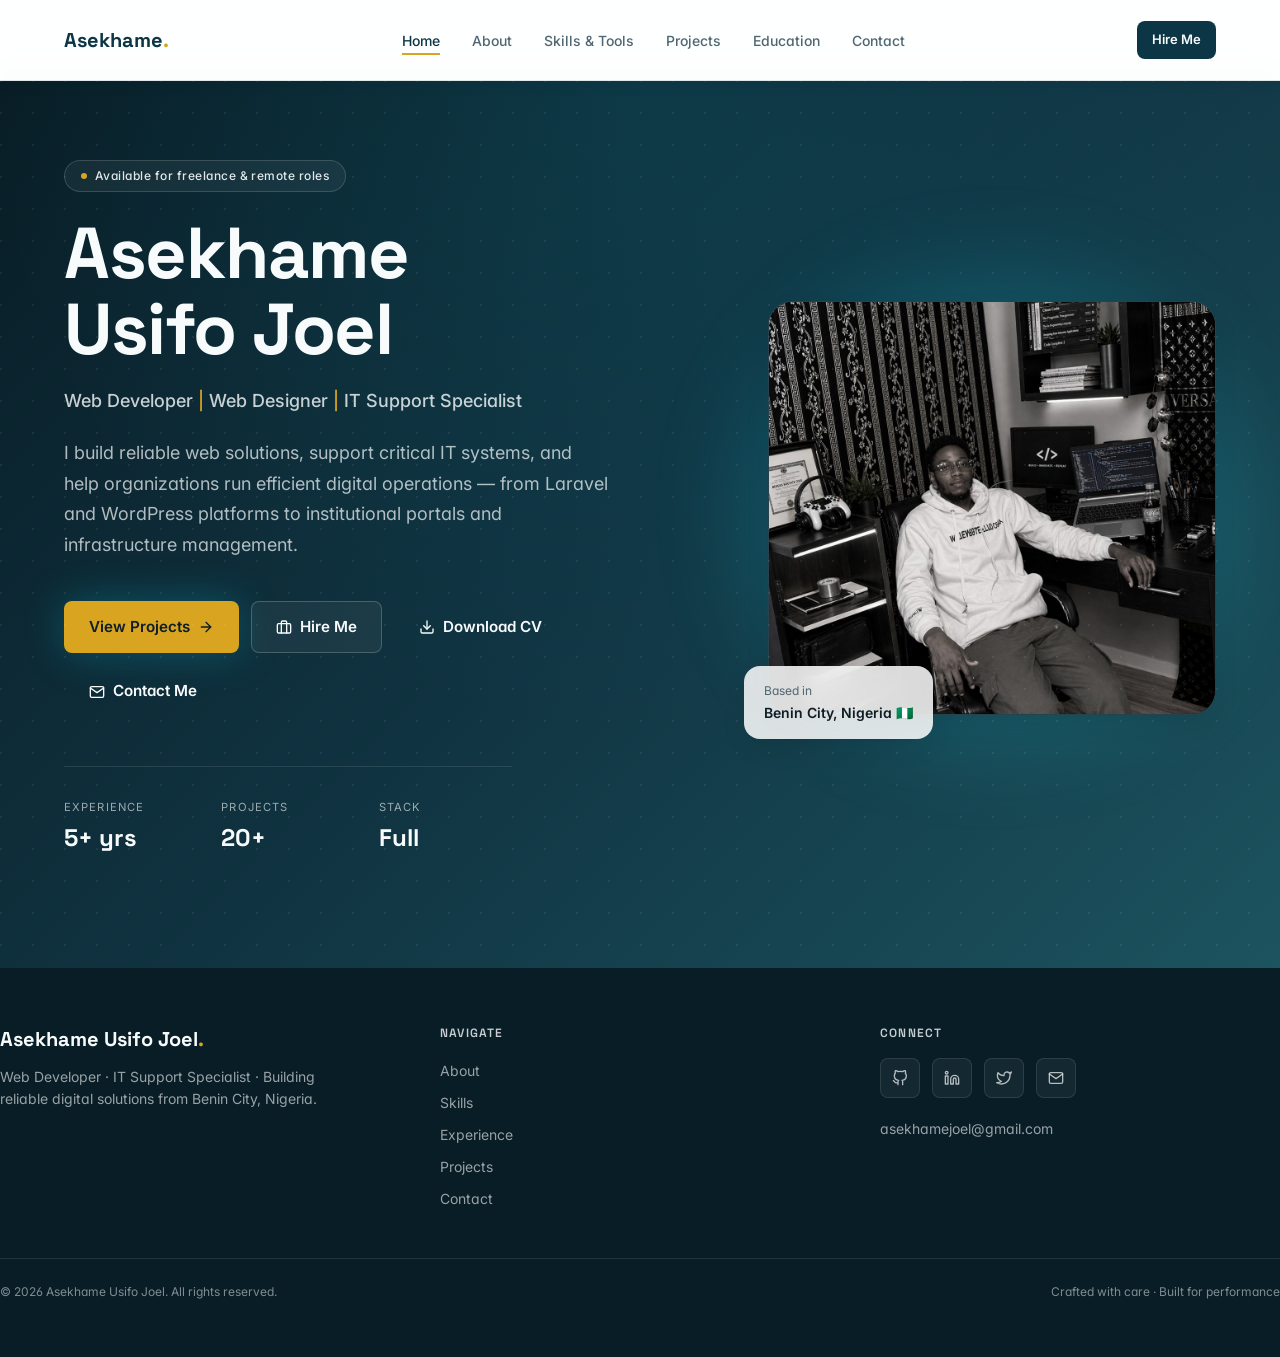
==== index.html @ f6d68a31 "feat: initialize personal portfolio website with core pages, styles, and assets" ====
<!DOCTYPE html>
<html lang="en">

<head>
  <meta charset="UTF-8" />
  <meta name="viewport" content="width=device-width, initial-scale=1.0" />
  <title>Asekhame Usifo Joel — Web Developer & IT Support Specialist</title>
  <meta name="description"
    content="Web Developer, Designer & IT Support Specialist in Benin City, Nigeria. Laravel, WordPress, IT operations." />
  <link rel="canonical" href="./index.html" />
  <link rel="stylesheet" href="css/styles.css" />
</head>

<body>
  <header class="navbar">
    <div class="container navbar__inner">
      <a href="index.html" class="navbar__brand">Asekhame<span class="dot">.</span></a>
      <nav>
        <ul class="navbar__links">
          <li><a href="index.html" class="is-active">Home</a></li>
          <li><a href="about.html" class="">About</a></li>
          <li><a href="skills.html" class="">Skills & Tools</a></li>
          <li><a href="projects.html" class="">Projects</a></li>
          <li><a href="education.html" class="">Education</a></li>
          <li><a href="contact.html" class="">Contact</a></li>
        </ul>
      </nav>
      <a href="contact.html" class="btn btn--primary btn--sm navbar__cta">Hire Me</a>
      <button class="navbar__toggle" data-nav-toggle aria-label="Toggle menu">
        <span data-icon-open><svg xmlns="http://www.w3.org/2000/svg" width="24" height="24" viewBox="0 0 24 24"
            fill="none" stroke="currentColor" stroke-width="2" stroke-linecap="round" stroke-linejoin="round">
            <line x1="4" y1="6" x2="20" y2="6" />
            <line x1="4" y1="12" x2="20" y2="12" />
            <line x1="4" y1="18" x2="20" y2="18" />
          </svg></span>
        <span data-icon-close style="display:none;"><svg xmlns="http://www.w3.org/2000/svg" width="24" height="24"
            viewBox="0 0 24 24" fill="none" stroke="currentColor" stroke-width="2" stroke-linecap="round"
            stroke-linejoin="round">
            <line x1="18" y1="6" x2="6" y2="18" />
            <line x1="6" y1="6" x2="18" y2="18" />
          </svg></span>
      </button>
    </div>
    <div class="navbar__mobile" data-nav-mobile>
      <div class="container">
        <ul>
          <li><a href="index.html" class="is-active">Home</a></li>
          <li><a href="about.html" class="">About</a></li>
          <li><a href="skills.html" class="">Skills</a></li>
          <li><a href="experience.html" class="">Experience</a></li>
          <li><a href="projects.html" class="">Projects</a></li>
          <li><a href="education.html" class="">Education</a></li>
          <li><a href="contact.html" class="">Contact</a></li>
          <li><a href="contact.html" class="btn btn--primary">Hire Me</a></li>
        </ul>
      </div>
    </div>
  </header>
  <main>
    <section class="hero">
      <div class="container hero__grid">
        <div class="animate-fade-up">
          <span class="hero__badge"><span class="dot"></span> Available for freelance &amp; remote roles</span>
          <h1>Asekhame<br />Usifo Joel</h1>
          <p class="hero__role">Web Developer <span class="sep">|</span> Web Designer <span class="sep">|</span> IT
            Support Specialist</p>
          <p class="hero__lead">I build reliable web solutions, support critical IT systems, and help organizations run
            efficient digital operations — from Laravel and WordPress platforms to institutional portals and
            infrastructure management.</p>
          <div class="hero__cta">
            <a href="projects.html" class="btn btn--accent btn--lg">View Projects <svg class="icon"
                xmlns="http://www.w3.org/2000/svg" viewBox="0 0 24 24" fill="none" stroke="currentColor"
                stroke-width="2" stroke-linecap="round" stroke-linejoin="round">
                <line x1="5" y1="12" x2="19" y2="12" />
                <polyline points="12 5 19 12 12 19" />
              </svg></a>
            <a href="contact.html" class="btn btn--outline btn--lg"><svg class="icon" xmlns="http://www.w3.org/2000/svg"
                viewBox="0 0 24 24" fill="none" stroke="currentColor" stroke-width="2" stroke-linecap="round"
                stroke-linejoin="round">
                <rect x="2" y="7" width="20" height="14" rx="2" />
                <path d="M16 21V5a2 2 0 0 0-2-2h-4a2 2 0 0 0-2 2v16" />
              </svg> Hire Me</a>
            <a href="assets/files/my-cv.pdf" download class="btn btn--ghost btn--lg">
              <svg class="icon" xmlns="http://www.w3.org/2000/svg" viewBox="0 0 24 24" fill="none" stroke="currentColor"
                stroke-width="2" stroke-linecap="round" stroke-linejoin="round">
                <path d="M21 15v4a2 2 0 0 1-2 2H5a2 2 0 0 1-2-2v-4" />
                <polyline points="7 10 12 15 17 10" />
                <line x1="12" y1="15" x2="12" y2="3" />
              </svg>
              Download CV
            </a>
            <a href="contact.html" class="btn btn--ghost btn--lg"><svg class="icon" xmlns="http://www.w3.org/2000/svg"
                viewBox="0 0 24 24" fill="none" stroke="currentColor" stroke-width="2" stroke-linecap="round"
                stroke-linejoin="round">
                <path d="M4 4h16c1.1 0 2 .9 2 2v12c0 1.1-.9 2-2 2H4c-1.1 0-2-.9-2-2V6c0-1.1.9-2 2-2z" />
                <polyline points="22,6 12,13 2,6" />
              </svg> Contact Me</a>
          </div>
          <dl class="hero__stats">
            <div>
              <dt>Experience</dt>
              <dd>5+ yrs</dd>
            </div>
            <div>
              <dt>Projects</dt>
              <dd>20+</dd>
            </div>
            <div>
              <dt>Stack</dt>
              <dd>Full</dd>
            </div>
          </dl>
        </div>
        <div class="hero__media animate-fade-in">
          <div class="hero__media-glow"></div>
          <div class="hero__portrait">
            <img src="assets/hero-portrait.jpg" alt="Asekhame Usifo Joel — Web Developer and IT Support Specialist"
              width="1024" height="1024" />
          </div>
          <div class="hero__location">
            <p>Based in</p>
            <p>Benin City, Nigeria 🇳🇬</p>
          </div>
        </div>
      </div>
    </section>
  </main>
  <footer class="footer">
    <div class="container footer__inner">
      <div class="footer__grid">
        <div>
          <p class="footer__brand">Asekhame Usifo Joel<span class="dot">.</span></p>
          <p class="footer__bio">Web Developer · IT Support Specialist · Building reliable digital solutions from Benin
            City, Nigeria.</p>
        </div>
        <div>
          <h4 class="footer__title">Navigate</h4>
          <ul class="footer__links">
            <li><a href="about.html">About</a></li>
            <li><a href="skills.html">Skills</a></li>
            <li><a href="experience.html">Experience</a></li>
            <li><a href="projects.html">Projects</a></li>
            <li><a href="contact.html">Contact</a></li>
          </ul>
        </div>
        <div>
          <h4 class="footer__title">Connect</h4>
          <div class="footer__socials">
            <a href="#" aria-label="GitHub"><svg xmlns="http://www.w3.org/2000/svg" width="16" height="16"
                viewBox="0 0 24 24" fill="none" stroke="currentColor" stroke-width="2" stroke-linecap="round"
                stroke-linejoin="round">
                <path
                  d="M9 19c-5 1.5-5-2.5-7-3m14 6v-3.87a3.37 3.37 0 0 0-.94-2.61c3.14-.35 6.44-1.54 6.44-7A5.44 5.44 0 0 0 20 4.77 5.07 5.07 0 0 0 19.91 1S18.73.65 16 2.48a13.38 13.38 0 0 0-7 0C6.27.65 5.09 1 5.09 1A5.07 5.07 0 0 0 5 4.77a5.44 5.44 0 0 0-1.5 3.78c0 5.42 3.3 6.61 6.44 7A3.37 3.37 0 0 0 9 18.13V22" />
              </svg></a>
            <a href="#" aria-label="LinkedIn"><svg xmlns="http://www.w3.org/2000/svg" width="16" height="16"
                viewBox="0 0 24 24" fill="none" stroke="currentColor" stroke-width="2" stroke-linecap="round"
                stroke-linejoin="round">
                <path d="M16 8a6 6 0 0 1 6 6v7h-4v-7a2 2 0 0 0-4 0v7h-4v-7a6 6 0 0 1 6-6z" />
                <rect x="2" y="9" width="4" height="12" />
                <circle cx="4" cy="4" r="2" />
              </svg></a>
            <a href="#" aria-label="Twitter"><svg xmlns="http://www.w3.org/2000/svg" width="16" height="16"
                viewBox="0 0 24 24" fill="none" stroke="currentColor" stroke-width="2" stroke-linecap="round"
                stroke-linejoin="round">
                <path
                  d="M23 3a10.9 10.9 0 0 1-3.14 1.53 4.48 4.48 0 0 0-7.86 3v1A10.66 10.66 0 0 1 3 4s-4 9 5 13a11.64 11.64 0 0 1-7 2c9 5 20 0 20-11.5a4.5 4.5 0 0 0-.08-.83A7.72 7.72 0 0 0 23 3z" />
              </svg></a>
            <a href="mailto:asekhamejoel@gmail.com" aria-label="Email"><svg xmlns="http://www.w3.org/2000/svg"
                width="16" height="16" viewBox="0 0 24 24" fill="none" stroke="currentColor" stroke-width="2"
                stroke-linecap="round" stroke-linejoin="round">
                <path d="M4 4h16c1.1 0 2 .9 2 2v12c0 1.1-.9 2-2 2H4c-1.1 0-2-.9-2-2V6c0-1.1.9-2 2-2z" />
                <polyline points="22,6 12,13 2,6" />
              </svg></a>
          </div>
          <p class="footer__email"><a href="mailto:asekhamejoel@gmail.com">asekhamejoel@gmail.com</a></p>
        </div>
      </div>
      <div class="footer__bottom">
        <p>© 2026 Asekhame Usifo Joel. All rights reserved.</p>
        <p>Crafted with care · Built for performance</p>
      </div>
    </div>
  </footer>
  <script src="js/main.js" defer></script>
</body>

</html>
---- css/styles.css ----
/* =========================================================
   Asekhame Usifo Joel — Portfolio (Pure HTML + CSS)
   Design: Deep Ocean Teal · Premium professional
   ========================================================= */

@import url('https://fonts.googleapis.com/css2?family=Inter:wght@300;400;500;600;700;800&family=Space+Grotesk:wght@500;600;700&display=swap');

:root {
  --background: hsl(195, 25%, 98%);
  --foreground: hsl(200, 50%, 10%);
  --card: hsl(0, 0%, 100%);
  --card-foreground: hsl(200, 50%, 10%);

  --primary: hsl(196, 70%, 16%);
  --primary-foreground: hsl(190, 40%, 98%);
  --primary-glow: hsl(187, 85%, 43%);

  --secondary: hsl(195, 25%, 94%);
  --muted: hsl(195, 22%, 93%);
  --muted-foreground: hsl(200, 18%, 38%);

  --accent: hsl(43, 74%, 49%);
  --accent-foreground: hsl(200, 50%, 10%);

  --border: hsl(195, 22%, 87%);
  --input: hsl(195, 22%, 90%);

  --navy-900: hsl(198, 65%, 9%);
  --navy-800: hsl(197, 60%, 14%);
  --navy-700: hsl(196, 50%, 20%);

  --gradient-hero: linear-gradient(135deg, hsl(198,65%,9%) 0%, hsl(197,60%,16%) 50%, hsl(190,55%,24%) 100%);
  --gradient-accent: linear-gradient(135deg, hsl(187,85%,43%), hsl(184,78%,55%));
  --gradient-card: linear-gradient(145deg, hsl(0,0%,100%), hsl(195,25%,97%));
  --gradient-glow: radial-gradient(circle at 50% 0%, hsla(187,85%,43%,0.18), transparent 60%);

  --shadow-soft: 0 4px 14px -2px hsla(198,65%,9%,0.08);
  --shadow-elegant: 0 10px 30px -10px hsla(198,65%,9%,0.22);
  --shadow-glow: 0 0 40px hsla(187,85%,43%,0.3);

  --radius: 0.75rem;
  --transition: all 0.3s cubic-bezier(0.4,0,0.2,1);
}

/* ---------- Reset ---------- */
*, *::before, *::after { box-sizing: border-box; }
* { margin: 0; padding: 0; border: 0 solid var(--border); }
html { scroll-behavior: smooth; -webkit-text-size-adjust: 100%; }
body {
  font-family: 'Inter', system-ui, -apple-system, sans-serif;
  background: var(--background);
  color: var(--foreground);
  line-height: 1.5;
  -webkit-font-smoothing: antialiased;
  font-feature-settings: "cv02","cv03","cv04","cv11";
  min-height: 100vh;
  display: flex;
  flex-direction: column;
}
main { flex: 1; padding-top: 64px; }
@media (min-width: 768px) { main { padding-top: 80px; } }

img { max-width: 100%; height: auto; display: block; }
a { color: inherit; text-decoration: none; }
button { font: inherit; cursor: pointer; background: none; }
ul { list-style: none; }
h1,h2,h3,h4,h5,h6 {
  font-family: 'Space Grotesk', system-ui, sans-serif;
  letter-spacing: -0.02em;
  color: var(--foreground);
}
::selection { background: hsla(196,70%,16%,0.2); color: var(--primary); }

/* ---------- Layout helpers ---------- */
.container {
  width: 100%;
  max-width: 80rem;
  margin: 0 auto;
  padding: 0 1.5rem;
}
@media (min-width: 768px) { .container { padding: 0 2.5rem; } }
@media (min-width: 1024px) { .container { padding: 0 4rem; } }

.section { padding: 5rem 0; }
@media (min-width: 768px) { .section { padding: 7rem 0; } }
.section--alt { background: hsla(195,25%,94%,0.4); }

/* ---------- Navbar ---------- */
.navbar {
  position: fixed;
  inset: 0 0 auto 0;
  z-index: 50;
  background: hsla(0,0%,100%,0.85);
  backdrop-filter: blur(12px);
  -webkit-backdrop-filter: blur(12px);
  border-bottom: 1px solid hsla(195,22%,87%,0.5);
  box-shadow: var(--shadow-soft);
  transition: var(--transition);
}
.navbar__inner {
  display: flex;
  align-items: center;
  justify-content: space-between;
  height: 64px;
}
@media (min-width: 768px) { .navbar__inner { height: 80px; } }
.navbar__brand {
  font-family: 'Space Grotesk', sans-serif;
  font-weight: 700;
  font-size: 1.125rem;
  color: var(--primary);
}
.navbar__brand .dot { color: var(--accent); }
@media (min-width: 768px) { .navbar__brand { font-size: 1.25rem; } }

.navbar__links { display: none; align-items: center; gap: 2rem; }
@media (min-width: 1024px) { .navbar__links { display: flex; } }
.navbar__links a {
  font-size: 0.875rem;
  font-weight: 500;
  color: var(--muted-foreground);
  position: relative;
  transition: color 0.2s;
}
.navbar__links a::after {
  content: "";
  position: absolute;
  left: 0; bottom: -6px;
  height: 2px; width: 0;
  background: var(--accent);
  transition: width 0.3s;
}
.navbar__links a:hover { color: var(--primary); }
.navbar__links a:hover::after,
.navbar__links a.is-active::after { width: 100%; }
.navbar__links a.is-active { color: var(--primary); }

.navbar__cta { display: none; }
@media (min-width: 1024px) { .navbar__cta { display: inline-flex; } }

.navbar__toggle {
  display: inline-flex;
  align-items: center;
  justify-content: center;
  padding: 0.5rem;
  color: var(--primary);
  border-radius: 0.5rem;
}
@media (min-width: 1024px) { .navbar__toggle { display: none; } }

.navbar__mobile {
  display: none;
  border-top: 1px solid hsla(195,22%,87%,0.5);
  background: hsla(0,0%,100%,0.95);
  backdrop-filter: blur(12px);
  animation: fadeIn 0.3s ease-out both;
}
.navbar__mobile.is-open { display: block; }
.navbar__mobile ul {
  display: flex;
  flex-direction: column;
  gap: 0.25rem;
  padding: 1rem 0;
}
.navbar__mobile a {
  display: block;
  padding: 0.75rem 0.5rem;
  font-size: 0.875rem;
  font-weight: 500;
  color: var(--foreground);
  border-radius: 0.5rem;
}
.navbar__mobile a:hover,
.navbar__mobile a.is-active { color: var(--accent); }
.navbar__mobile .btn { width: 100%; margin-top: 0.5rem; }

/* ---------- Buttons ---------- */
.btn {
  display: inline-flex;
  align-items: center;
  justify-content: center;
  gap: 0.5rem;
  font-weight: 600;
  font-size: 0.875rem;
  padding: 0.625rem 1.125rem;
  border-radius: 0.5rem;
  transition: var(--transition);
  white-space: nowrap;
  border: 1px solid transparent;
  cursor: pointer;
}
.btn--lg { padding: 0.875rem 1.5rem; font-size: 0.95rem; }
.btn--sm { padding: 0.5rem 0.875rem; font-size: 0.8125rem; }
.btn--primary { background: var(--primary); color: var(--primary-foreground); }
.btn--primary:hover { background: hsla(196,70%,16%,0.9); transform: translateY(-1px); }
.btn--accent {
  background: var(--accent);
  color: var(--accent-foreground);
  box-shadow: var(--shadow-glow);
}
.btn--accent:hover { background: hsla(43,74%,49%,0.9); transform: translateY(-1px); }
.btn--outline {
  border-color: hsla(255,255%,255%,0.2);
  background: hsla(255,255%,255%,0.05);
  color: var(--primary-foreground);
}
.btn--outline:hover { background: hsla(255,255%,255%,0.12); }
.btn--ghost { color: var(--primary-foreground); }
.btn--ghost:hover { background: hsla(255,255%,255%,0.1); }
.btn .icon { width: 1rem; height: 1rem; }

/* ---------- Section heading ---------- */
.section-heading {
  max-width: 42rem;
  margin: 0 auto;
  text-align: center;
}
.section-heading.left { margin: 0; text-align: left; }
.eyebrow {
  display: inline-block;
  font-size: 0.75rem;
  font-weight: 600;
  text-transform: uppercase;
  letter-spacing: 0.2em;
  color: var(--accent);
}
.section-heading h2 {
  margin-top: 0.75rem;
  font-size: 1.875rem;
  font-weight: 700;
  line-height: 1.15;
}
@media (min-width: 768px) { .section-heading h2 { font-size: 2.5rem; } }
@media (min-width: 1024px) { .section-heading h2 { font-size: 3rem; } }
.section-heading p {
  margin-top: 1rem;
  font-size: 1rem;
  color: var(--muted-foreground);
  line-height: 1.7;
}
@media (min-width: 768px) { .section-heading p { font-size: 1.125rem; } }

/* ---------- Hero ---------- */
.hero {
  position: relative;
  overflow: hidden;
  background: var(--gradient-hero);
  color: var(--primary-foreground);
  padding: 3rem 0 5rem;
}
@media (min-width: 768px) { .hero { padding: 5rem 0 7rem; } }
.hero::before {
  content: "";
  position: absolute; inset: 0;
  background: var(--gradient-glow);
  opacity: 0.6;
  pointer-events: none;
}
.hero::after {
  content: "";
  position: absolute; inset: 0;
  background-image: radial-gradient(circle at 1px 1px, white 1px, transparent 0);
  background-size: 32px 32px;
  opacity: 0.07;
  pointer-events: none;
}
.hero__grid {
  position: relative;
  display: grid;
  grid-template-columns: 1fr;
  gap: 3rem;
  align-items: center;
}
@media (min-width: 1024px) {
  .hero__grid { grid-template-columns: 1fr 1fr; gap: 4rem; }
}
.hero__badge {
  display: inline-flex;
  align-items: center;
  gap: 0.5rem;
  padding: 0.375rem 1rem;
  font-size: 0.75rem;
  font-weight: 500;
  letter-spacing: 0.04em;
  border-radius: 9999px;
  border: 1px solid hsla(0,0%,100%,0.15);
  background: hsla(0,0%,100%,0.05);
  color: hsla(190,40%,98%,0.9);
}
.hero__badge .dot {
  width: 6px; height: 6px;
  border-radius: 9999px;
  background: var(--accent);
  animation: pulse 2s ease-in-out infinite;
}
.hero h1 {
  margin-top: 1.5rem;
  font-family: 'Space Grotesk', sans-serif;
  font-size: 2.25rem;
  font-weight: 700;
  line-height: 1.05;
  color: var(--primary-foreground);
}
@media (min-width: 640px) { .hero h1 { font-size: 3rem; } }
@media (min-width: 1024px) { .hero h1 { font-size: 3.75rem; } }
@media (min-width: 1280px) { .hero h1 { font-size: 4.5rem; } }
.hero__role {
  margin-top: 1.25rem;
  font-size: 1rem;
  font-weight: 500;
  color: hsla(190,40%,98%,0.8);
}
@media (min-width: 768px) { .hero__role { font-size: 1.125rem; } }
.hero__role .sep { color: var(--accent); }
.hero__lead {
  margin-top: 1.5rem;
  max-width: 36rem;
  font-size: 1rem;
  line-height: 1.7;
  color: hsla(190,40%,98%,0.7);
}
@media (min-width: 768px) { .hero__lead { font-size: 1.125rem; } }
.hero__cta {
  margin-top: 2.5rem;
  display: flex;
  flex-wrap: wrap;
  gap: 0.75rem;
}
.hero__stats {
  margin-top: 3rem;
  display: grid;
  grid-template-columns: repeat(3, 1fr);
  gap: 1.5rem;
  max-width: 28rem;
  border-top: 1px solid hsla(255,255%,255%,0.1);
  padding-top: 2rem;
}
.hero__stats dt {
  font-size: 0.7rem;
  text-transform: uppercase;
  letter-spacing: 0.1em;
  color: hsla(190,40%,98%,0.6);
}
.hero__stats dd {
  margin-top: 0.25rem;
  font-family: 'Space Grotesk', sans-serif;
  font-size: 1.5rem;
  font-weight: 700;
}
.hero__media { position: relative; justify-self: center; }
@media (min-width: 1024px) { .hero__media { justify-self: end; } }
.hero__media-glow {
  position: absolute;
  inset: -1.5rem;
  background: var(--gradient-accent);
  opacity: 0.2;
  filter: blur(48px);
  border-radius: 9999px;
  pointer-events: none;
}
.hero__portrait {
  position: relative;
  border-radius: 1.5rem;
  overflow: hidden;
  border: 1px solid hsla(255,255%,255%,0.1);
  box-shadow: var(--shadow-elegant);
  background: var(--navy-800);
  max-width: 28rem;
}
.hero__location {
  display: none;
  position: absolute;
  bottom: -1.5rem;
  left: -1.5rem;
  background: hsla(0,0%,100%,0.85);
  backdrop-filter: blur(12px);
  border-radius: 1rem;
  padding: 1rem 1.25rem;
  box-shadow: var(--shadow-elegant);
}
@media (min-width: 768px) { .hero__location { display: block; } }
.hero__location p:first-child { font-size: 0.75rem; color: var(--muted-foreground); }
.hero__location p:last-child { margin-top: 0.125rem; font-size: 0.875rem; font-weight: 600; color: var(--foreground); }

/* ---------- About ---------- */
.about__grid {
  margin-top: 3.5rem;
  display: grid;
  grid-template-columns: 1fr;
  gap: 2.5rem;
  align-items: start;
}
@media (min-width: 1024px) { .about__grid { grid-template-columns: 3fr 2fr; gap: 3.5rem; } }
.about__copy p {
  font-size: 1rem;
  line-height: 1.75;
  color: var(--muted-foreground);
  margin-bottom: 1.25rem;
}
@media (min-width: 768px) { .about__copy p { font-size: 1.0625rem; } }
.about__copy strong { color: var(--foreground); font-weight: 600; }
.about__values {
  display: grid;
  grid-template-columns: 1fr;
  gap: 0.75rem;
  padding-top: 1rem;
}
@media (min-width: 640px) { .about__values { grid-template-columns: 1fr 1fr; } }
.about__values li {
  display: flex;
  align-items: flex-start;
  gap: 0.75rem;
  font-size: 0.95rem;
  color: hsla(200,50%,10%,0.8);
}
.about__values .check {
  width: 1.25rem; height: 1.25rem;
  flex-shrink: 0;
  color: var(--accent);
  margin-top: 0.125rem;
}
.about__cards { display: flex; flex-direction: column; gap: 1rem; }
.highlight-card {
  background: var(--gradient-card);
  border: 1px solid var(--border);
  border-radius: 1rem;
  padding: 1.5rem;
  box-shadow: var(--shadow-soft);
  transition: var(--transition);
}
.highlight-card:hover { transform: translateY(-4px); box-shadow: var(--shadow-elegant); }
.highlight-card__head {
  display: flex; align-items: center; gap: 1rem;
}
.highlight-card__icon {
  width: 3rem; height: 3rem;
  border-radius: 0.75rem;
  background: var(--primary);
  color: var(--primary-foreground);
  display: inline-flex;
  align-items: center; justify-content: center;
  box-shadow: var(--shadow-soft);
  flex-shrink: 0;
}
.highlight-card h3 { font-size: 1.0625rem; font-weight: 600; }
.highlight-card p { margin-top: 0.75rem; font-size: 0.875rem; color: var(--muted-foreground); }

/* ---------- Skills / Experience grid ---------- */
.card-grid {
  margin-top: 3.5rem;
  display: grid;
  grid-template-columns: 1fr;
  gap: 1.25rem;
}
@media (min-width: 640px) { .card-grid { grid-template-columns: 1fr 1fr; } }
@media (min-width: 1024px) { .card-grid { grid-template-columns: repeat(3, 1fr); } }
.card-grid--5 { gap: 1.25rem; }
@media (min-width: 1280px) { .card-grid--5 { grid-template-columns: repeat(5, 1fr); } }

.tile {
  background: var(--card);
  border: 1px solid var(--border);
  border-radius: 1rem;
  padding: 1.5rem;
  box-shadow: var(--shadow-soft);
  transition: var(--transition);
  display: flex;
  flex-direction: column;
}
.tile:hover { transform: translateY(-4px); box-shadow: var(--shadow-elegant); }
.tile__icon {
  width: 2.75rem; height: 2.75rem;
  border-radius: 0.75rem;
  background: hsla(196,70%,16%,0.05);
  color: var(--primary);
  display: inline-flex;
  align-items: center; justify-content: center;
  transition: var(--transition);
}
.tile:hover .tile__icon { background: var(--primary); color: var(--primary-foreground); }
.tile h3 {
  margin-top: 1.25rem;
  font-size: 1rem;
  font-weight: 600;
  line-height: 1.35;
}
.tile p {
  margin-top: 0.5rem;
  font-size: 0.875rem;
  color: var(--muted-foreground);
  line-height: 1.6;
}
.tile__period {
  margin-top: 1.25rem;
  display: block;
  font-size: 0.7rem;
  font-weight: 600;
  text-transform: uppercase;
  letter-spacing: 0.1em;
  color: var(--accent);
}
.tile__company {
  margin-top: 0.25rem;
  font-size: 0.875rem;
  font-weight: 500;
  color: var(--primary);
}

/* ---------- Projects ---------- */
.project-card {
  background: var(--card);
  border: 1px solid var(--border);
  border-radius: 1rem;
  overflow: hidden;
  box-shadow: var(--shadow-soft);
  transition: var(--transition);
  display: flex;
  flex-direction: column;
}
.project-card:hover { transform: translateY(-4px); box-shadow: var(--shadow-elegant); }
.project-card__media {
  position: relative;
  aspect-ratio: 4 / 3;
  background: var(--navy-900);
  overflow: hidden;
}
.project-card__media img {
  width: 100%; height: 100%;
  object-fit: cover;
  transition: transform 0.7s ease;
}
.project-card:hover .project-card__media img { transform: scale(1.05); }
.project-card__media::after {
  content: "";
  position: absolute; inset: 0;
  background: linear-gradient(to top, hsla(198,65%,9%,0.6), transparent);
  opacity: 0.6;
  transition: opacity 0.3s;
}
.project-card:hover .project-card__media::after { opacity: 0.3; }
.project-card__body { padding: 1.5rem; display: flex; flex-direction: column; flex: 1; }
.project-card h3 { font-size: 1.0625rem; font-weight: 700; }
.project-card__desc { margin-top: 0.5rem; font-size: 0.875rem; color: var(--muted-foreground); line-height: 1.6; }
.project-card__tags { margin-top: 1rem; display: flex; flex-wrap: wrap; gap: 0.5rem; }
.tag {
  font-size: 0.7rem;
  font-weight: 500;
  padding: 0.25rem 0.625rem;
  border-radius: 9999px;
  background: hsla(196,70%,16%,0.05);
  color: var(--primary);
  border: 1px solid hsla(196,70%,16%,0.1);
}
.project-card__impact {
  margin-top: 1.25rem;
  padding-top: 1.25rem;
  border-top: 1px solid var(--border);
  font-size: 0.75rem;
  color: var(--muted-foreground);
}
.project-card__impact span { font-weight: 600; color: var(--accent); }
.project-card__link {
  margin-top: 1.25rem;
  display: inline-flex;
  align-items: center;
  gap: 0.375rem;
  font-size: 0.875rem;
  font-weight: 600;
  color: var(--primary);
  transition: color 0.2s;
}
.project-card__link:hover { color: var(--accent); }

/* ---------- Education ---------- */
.edu-grid {
  margin-top: 3.5rem;
  display: grid;
  grid-template-columns: 1fr;
  gap: 1.5rem;
}
@media (min-width: 1024px) { .edu-grid { grid-template-columns: 1fr 1fr; } }
.edu-panel {
  background: var(--gradient-card);
  border: 1px solid var(--border);
  border-radius: 1rem;
  padding: 1.75rem;
  box-shadow: var(--shadow-soft);
}
.edu-panel h3 { font-size: 1.25rem; font-weight: 700; }
.edu-panel ul { margin-top: 1.25rem; display: flex; flex-direction: column; gap: 1rem; }
.edu-item {
  display: flex; gap: 1rem;
  padding: 1rem;
  border-radius: 0.75rem;
  background: var(--background);
  border: 1px solid hsla(195,22%,87%,0.6);
  transition: var(--transition);
}
.edu-item:hover { transform: translateY(-3px); box-shadow: var(--shadow-soft); }
.edu-item__icon {
  width: 2.75rem; height: 2.75rem;
  border-radius: 0.5rem;
  background: var(--primary);
  color: var(--primary-foreground);
  display: inline-flex;
  align-items: center; justify-content: center;
  flex-shrink: 0;
}
.edu-item--accent .edu-item__icon { background: hsla(43,74%,49%,0.1); color: var(--accent); }
.edu-item p:first-of-type { font-weight: 600; color: var(--foreground); }
.edu-item p:nth-of-type(2) { font-size: 0.875rem; color: var(--muted-foreground); }
.edu-badge {
  display: inline-block;
  margin-top: 0.5rem;
  font-size: 0.7rem;
  font-weight: 600;
  padding: 0.25rem 0.625rem;
  border-radius: 9999px;
  background: hsla(43,74%,49%,0.1);
  color: var(--accent);
  border: 1px solid hsla(43,74%,49%,0.2);
}

.pubs-grid {
  margin-top: 2.5rem;
  display: grid;
  grid-template-columns: 1fr;
  gap: 1.25rem;
}
@media (min-width: 768px) { .pubs-grid { grid-template-columns: repeat(3, 1fr); } }
.pub-card {
  background: var(--gradient-card);
  border: 1px solid var(--border);
  border-radius: 1rem;
  padding: 1.5rem;
  box-shadow: var(--shadow-soft);
  transition: var(--transition);
}
.pub-card:hover { transform: translateY(-4px); box-shadow: var(--shadow-elegant); }
.pub-card__year { font-size: 0.75rem; font-weight: 600; color: var(--accent); }
.pub-card h4 {
  margin-top: 0.5rem;
  font-size: 1rem;
  font-weight: 600;
  line-height: 1.4;
}
.pub-card p { margin-top: 0.75rem; font-size: 0.75rem; color: var(--muted-foreground); }
.pub-card--filled {
  background: var(--primary);
  color: var(--primary-foreground);
  box-shadow: var(--shadow-elegant);
}
.pub-card--filled h4 { color: var(--primary-foreground); }
.pub-card--filled p { color: hsla(190,40%,98%,0.7); }

/* ---------- Contact ---------- */
.contact {
  position: relative;
  overflow: hidden;
  background: var(--gradient-hero);
  color: var(--primary-foreground);
  padding: 5rem 0;
}
@media (min-width: 768px) { .contact { padding: 7rem 0; } }
.contact::before {
  content: "";
  position: absolute; inset: 0;
  background: var(--gradient-glow);
  opacity: 0.5;
  pointer-events: none;
}
.contact__inner { position: relative; }
.contact__head { max-width: 42rem; margin: 0 auto; text-align: center; }
.contact__head h2 {
  margin-top: 0.75rem;
  font-size: 1.875rem;
  font-weight: 700;
  line-height: 1.15;
  color: var(--primary-foreground);
}
@media (min-width: 768px) { .contact__head h2 { font-size: 2.5rem; } }
@media (min-width: 1024px) { .contact__head h2 { font-size: 3rem; } }
.gradient-text {
  background: var(--gradient-accent);
  -webkit-background-clip: text;
  background-clip: text;
  color: transparent;
}
.contact__head p {
  margin-top: 1rem;
  font-size: 1rem;
  color: hsla(190,40%,98%,0.7);
}
@media (min-width: 768px) { .contact__head p { font-size: 1.125rem; } }

.contact__grid {
  margin-top: 3.5rem;
  display: grid;
  grid-template-columns: 1fr;
  gap: 2rem;
}
@media (min-width: 1024px) { .contact__grid { grid-template-columns: 2fr 3fr; gap: 3rem; } }

.contact__list { display: flex; flex-direction: column; gap: 0.75rem; }
.contact__item {
  display: flex; gap: 1rem;
  padding: 1.25rem;
  border-radius: 1rem;
  border: 1px solid hsla(255,255%,255%,0.1);
  background: hsla(255,255%,255%,0.05);
  backdrop-filter: blur(8px);
  transition: background 0.2s;
}
.contact__item:hover { background: hsla(255,255%,255%,0.1); }
.contact__item-icon {
  width: 2.75rem; height: 2.75rem;
  border-radius: 0.75rem;
  background: hsla(43,74%,49%,0.15);
  color: var(--accent);
  display: inline-flex;
  align-items: center; justify-content: center;
  flex-shrink: 0;
}
.contact__item-label {
  font-size: 0.7rem;
  text-transform: uppercase;
  letter-spacing: 0.1em;
  color: hsla(190,40%,98%,0.6);
}
.contact__item-value {
  margin-top: 0.25rem;
  font-weight: 600;
  word-break: break-all;
}

.contact__form {
  background: var(--card);
  color: var(--card-foreground);
  border: 1px solid var(--border);
  border-radius: 1rem;
  padding: 1.5rem;
  box-shadow: var(--shadow-elegant);
}
@media (min-width: 768px) { .contact__form { padding: 2rem; } }
.form-row {
  display: grid;
  grid-template-columns: 1fr;
  gap: 1rem;
}
@media (min-width: 640px) { .form-row { grid-template-columns: 1fr 1fr; } }
.form-field { display: flex; flex-direction: column; gap: 0.5rem; margin-top: 1rem; }
.form-field:first-child, .form-row .form-field { margin-top: 0; }
.form-field label { font-size: 0.875rem; font-weight: 500; color: var(--foreground); }
.form-field input,
.form-field textarea {
  font: inherit;
  width: 100%;
  padding: 0.625rem 0.875rem;
  border-radius: 0.5rem;
  border: 1px solid var(--input);
  background: var(--background);
  color: var(--foreground);
  transition: border-color 0.2s, box-shadow 0.2s;
}
.form-field textarea { resize: vertical; min-height: 120px; }
.form-field input:focus,
.form-field textarea:focus {
  outline: none;
  border-color: var(--primary-glow);
  box-shadow: 0 0 0 3px hsla(187,85%,43%,0.15);
}
.form-submit { margin-top: 1.5rem; width: 100%; }
.form-note {
  margin-top: 0.75rem;
  font-size: 0.75rem;
  color: var(--muted-foreground);
  text-align: center;
}
.toast {
  position: fixed;
  bottom: 1.5rem;
  right: 1.5rem;
  z-index: 60;
  background: var(--card);
  color: var(--card-foreground);
  border: 1px solid var(--border);
  border-radius: 0.75rem;
  box-shadow: var(--shadow-elegant);
  padding: 1rem 1.25rem;
  max-width: 22rem;
  transform: translateY(20px);
  opacity: 0;
  pointer-events: none;
  transition: opacity 0.3s, transform 0.3s;
}
.toast.is-visible { opacity: 1; transform: translateY(0); pointer-events: auto; }
.toast strong { display: block; font-weight: 600; margin-bottom: 0.25rem; }
.toast span { font-size: 0.875rem; color: var(--muted-foreground); }

/* ---------- Footer ---------- */
.footer {
  background: var(--navy-900);
  color: var(--primary-foreground);
}
.footer__inner { padding: 3.5rem 0; }
.footer__grid {
  display: grid;
  grid-template-columns: 1fr;
  gap: 2.5rem;
}
@media (min-width: 768px) { .footer__grid { grid-template-columns: repeat(3, 1fr); } }
.footer__brand { font-family: 'Space Grotesk', sans-serif; font-weight: 700; font-size: 1.25rem; }
.footer__brand .dot { color: var(--accent); }
.footer__bio {
  margin-top: 0.75rem;
  font-size: 0.875rem;
  color: hsla(190,40%,98%,0.6);
  max-width: 22rem;
  line-height: 1.6;
}
.footer__title {
  font-size: 0.75rem;
  font-weight: 600;
  text-transform: uppercase;
  letter-spacing: 0.1em;
  color: hsla(190,40%,98%,0.8);
}
.footer__links {
  margin-top: 1rem;
  display: flex; flex-direction: column; gap: 0.5rem;
}
.footer__links a {
  font-size: 0.875rem;
  color: hsla(190,40%,98%,0.6);
  transition: color 0.2s;
}
.footer__links a:hover { color: var(--accent); }
.footer__socials { margin-top: 1rem; display: flex; gap: 0.75rem; }
.footer__socials a {
  width: 2.5rem; height: 2.5rem;
  border-radius: 0.5rem;
  border: 1px solid hsla(255,255%,255%,0.1);
  background: hsla(255,255%,255%,0.05);
  display: inline-flex;
  align-items: center; justify-content: center;
  color: hsla(190,40%,98%,0.7);
  transition: var(--transition);
}
.footer__socials a:hover {
  background: var(--accent);
  color: var(--accent-foreground);
  border-color: var(--accent);
}
.footer__email {
  margin-top: 1.25rem;
  font-size: 0.875rem;
  color: hsla(190,40%,98%,0.6);
}
.footer__email a:hover { color: var(--accent); }
.footer__bottom {
  margin-top: 3rem;
  padding-top: 1.5rem;
  border-top: 1px solid hsla(255,255%,255%,0.1);
  display: flex;
  flex-direction: column;
  align-items: center;
  justify-content: space-between;
  gap: 0.75rem;
  font-size: 0.75rem;
  color: hsla(190,40%,98%,0.5);
}
@media (min-width: 768px) { .footer__bottom { flex-direction: row; } }

/* ---------- Animations ---------- */
@keyframes fadeUp {
  from { opacity: 0; transform: translateY(24px); }
  to { opacity: 1; transform: translateY(0); }
}
@keyframes fadeIn {
  from { opacity: 0; }
  to { opacity: 1; }
}
@keyframes pulse {
  0%, 100% { opacity: 1; }
  50% { opacity: 0.4; }
}
.animate-fade-up { animation: fadeUp 0.7s cubic-bezier(0.4,0,0.2,1) both; }
.animate-fade-in { animation: fadeIn 0.8s ease-out both; }
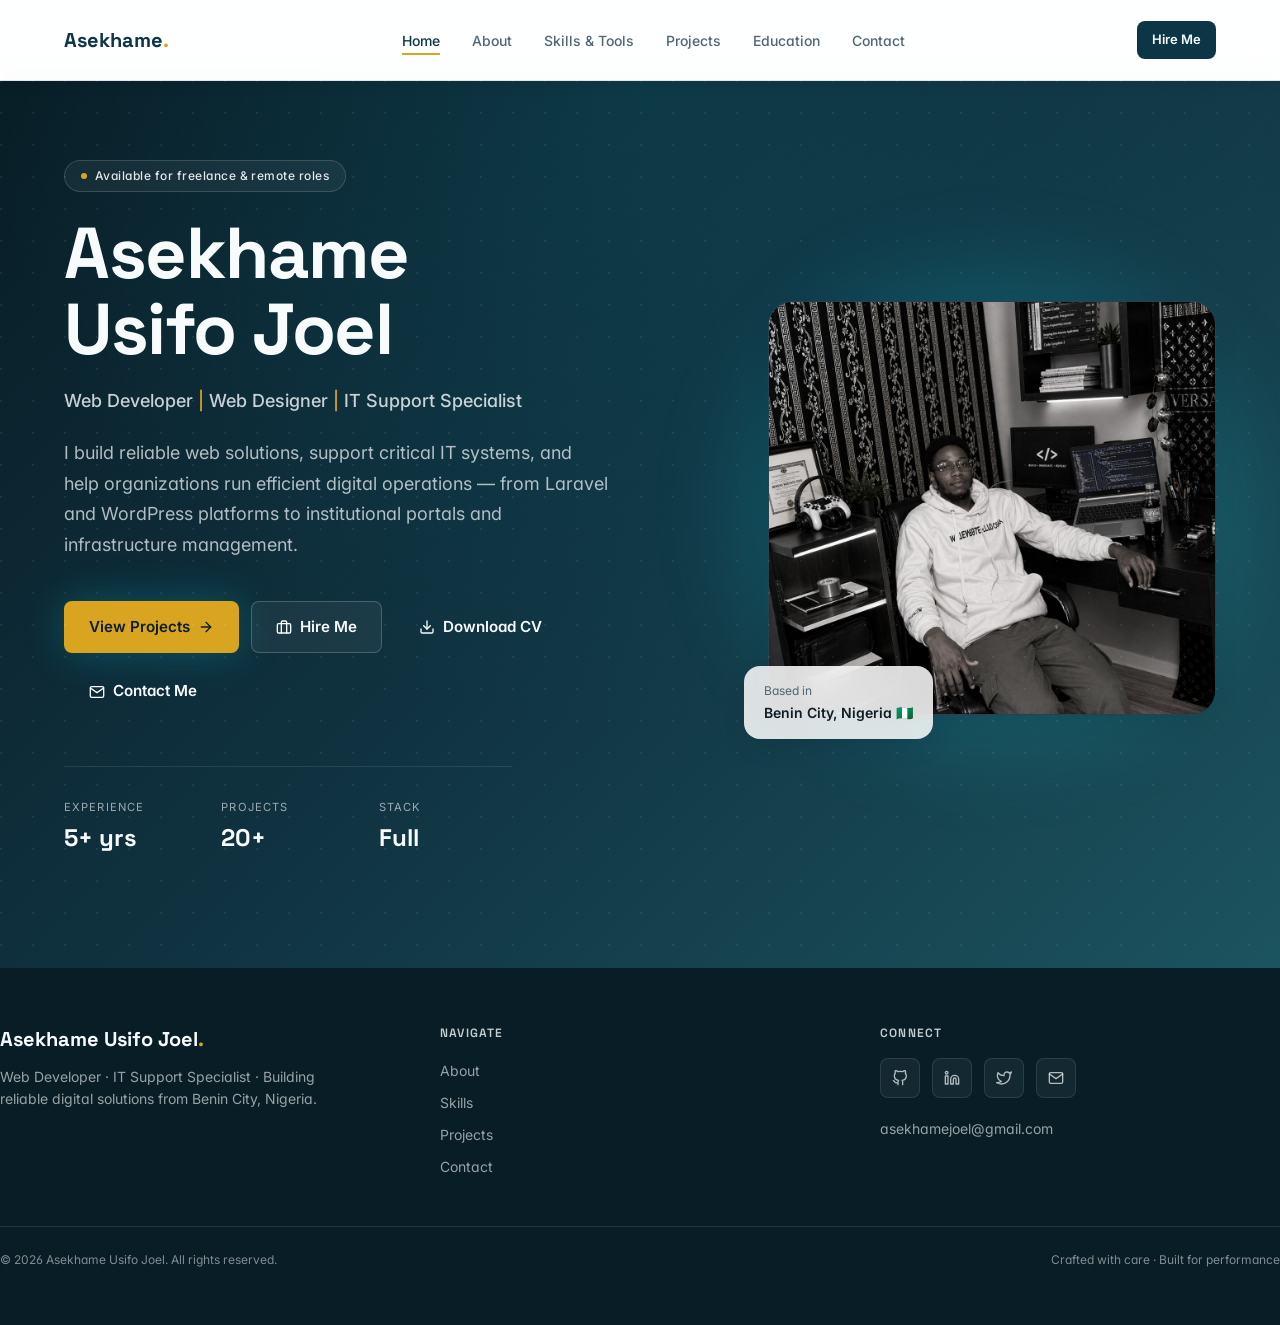
==== commit 48346fe5: "refactor: remove Experience page link from navigation and footer across all pages" ====
--- a/index.html
+++ b/index.html
@@ -47,7 +47,6 @@
           <li><a href="index.html" class="is-active">Home</a></li>
           <li><a href="about.html" class="">About</a></li>
           <li><a href="skills.html" class="">Skills</a></li>
-          <li><a href="experience.html" class="">Experience</a></li>
           <li><a href="projects.html" class="">Projects</a></li>
           <li><a href="education.html" class="">Education</a></li>
           <li><a href="contact.html" class="">Contact</a></li>
@@ -138,7 +137,6 @@
           <ul class="footer__links">
             <li><a href="about.html">About</a></li>
             <li><a href="skills.html">Skills</a></li>
-            <li><a href="experience.html">Experience</a></li>
             <li><a href="projects.html">Projects</a></li>
             <li><a href="contact.html">Contact</a></li>
           </ul>
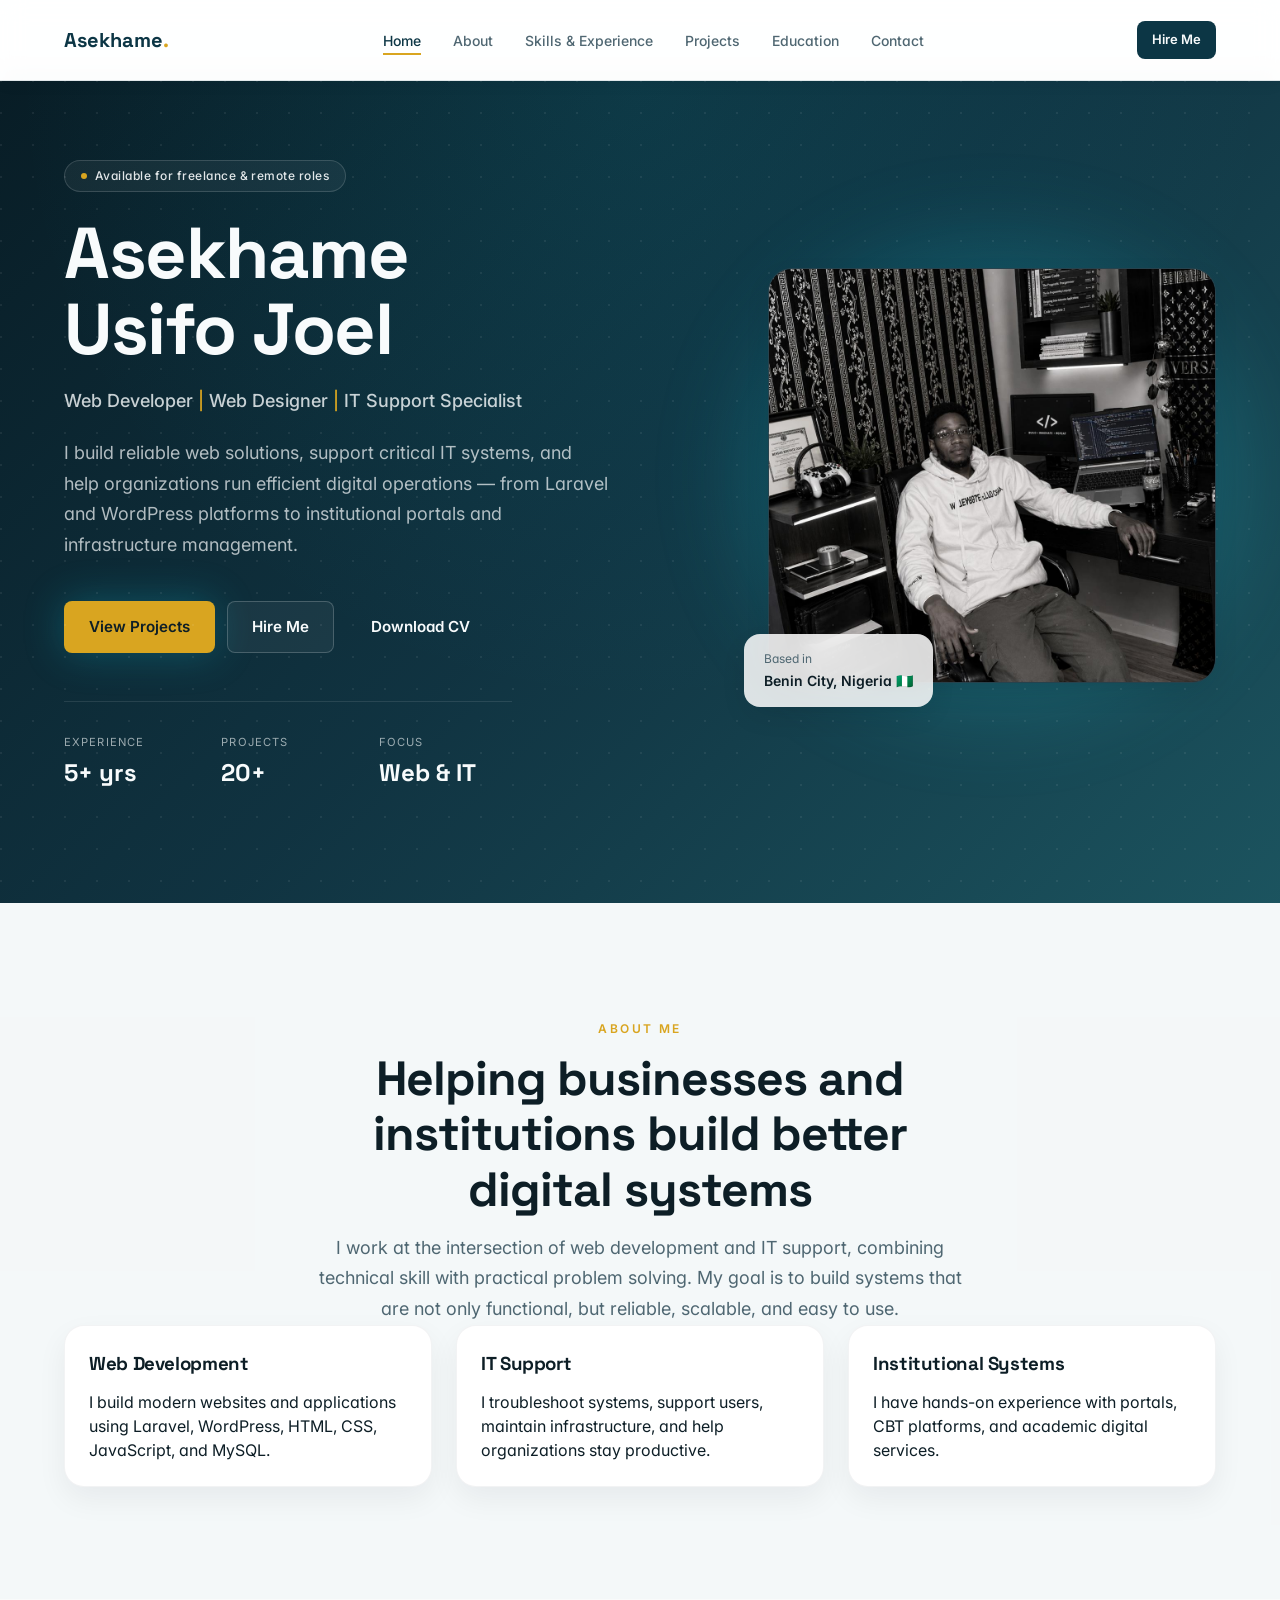
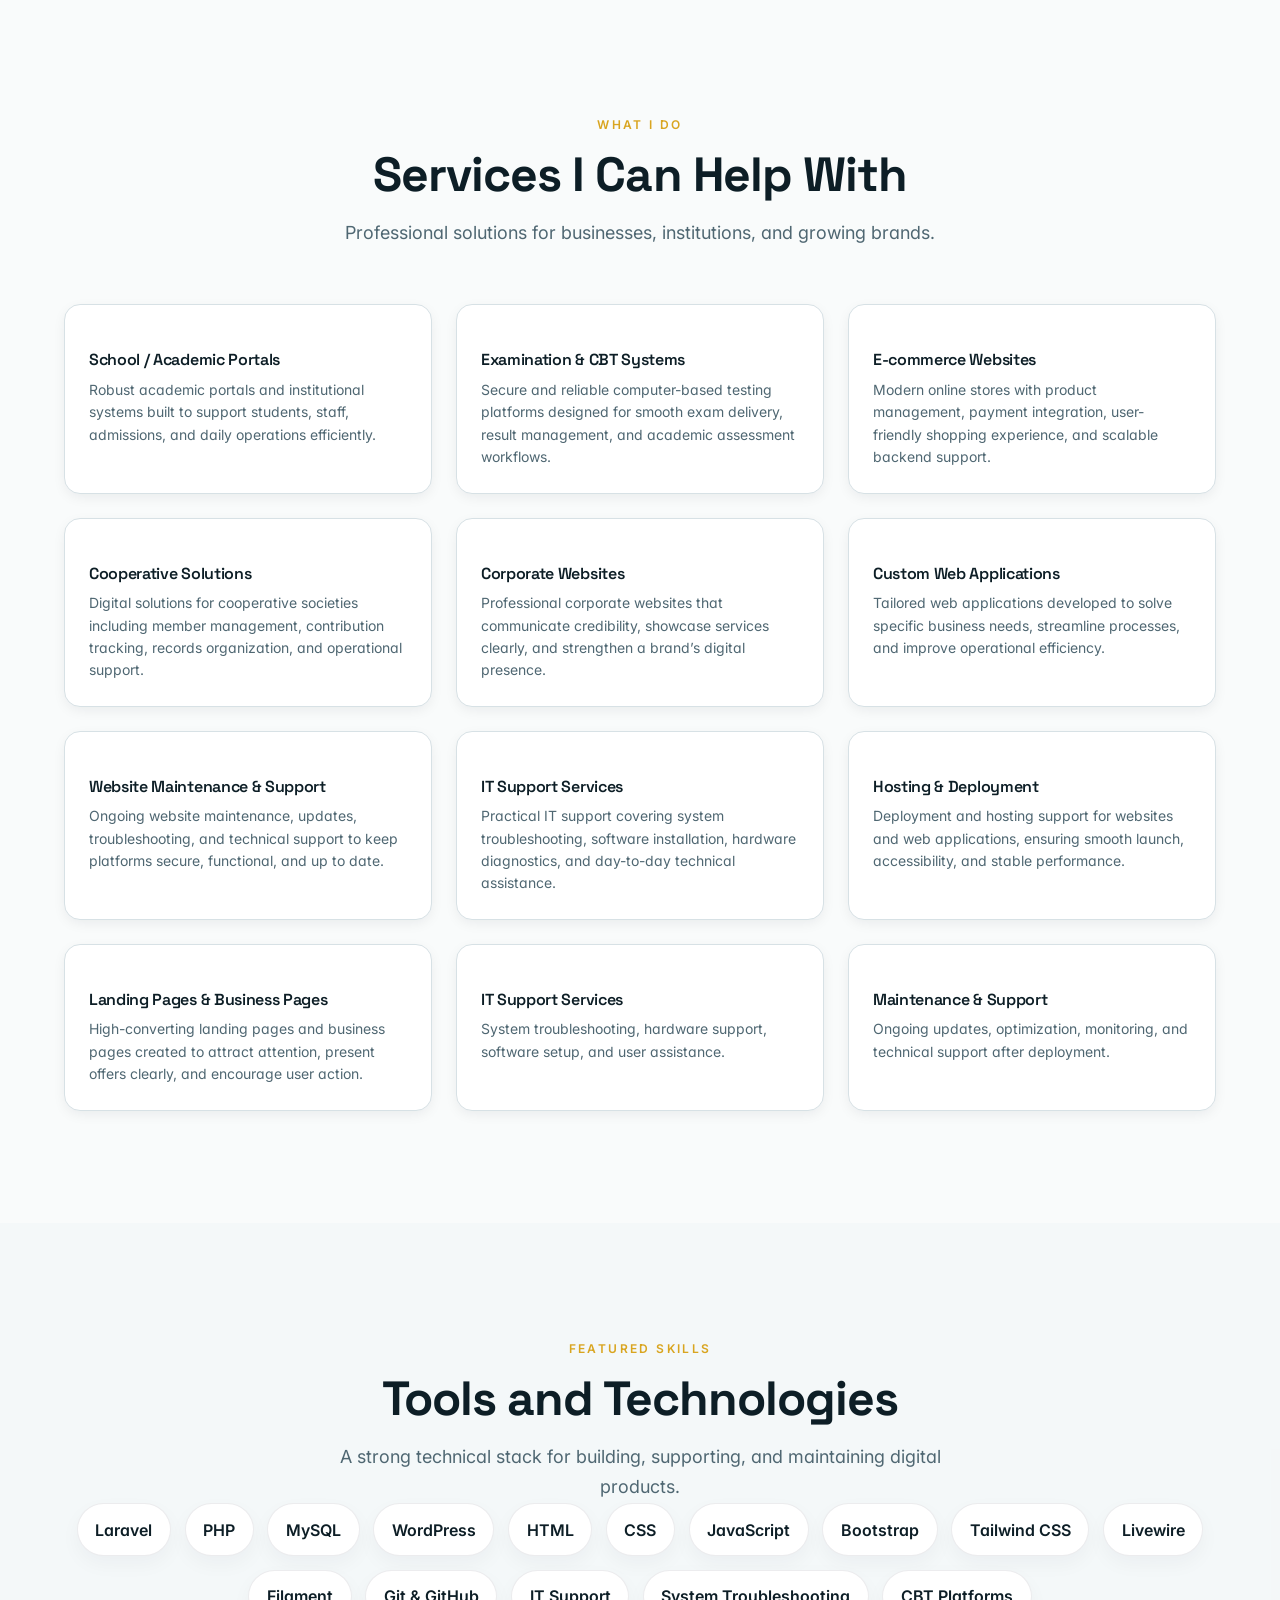
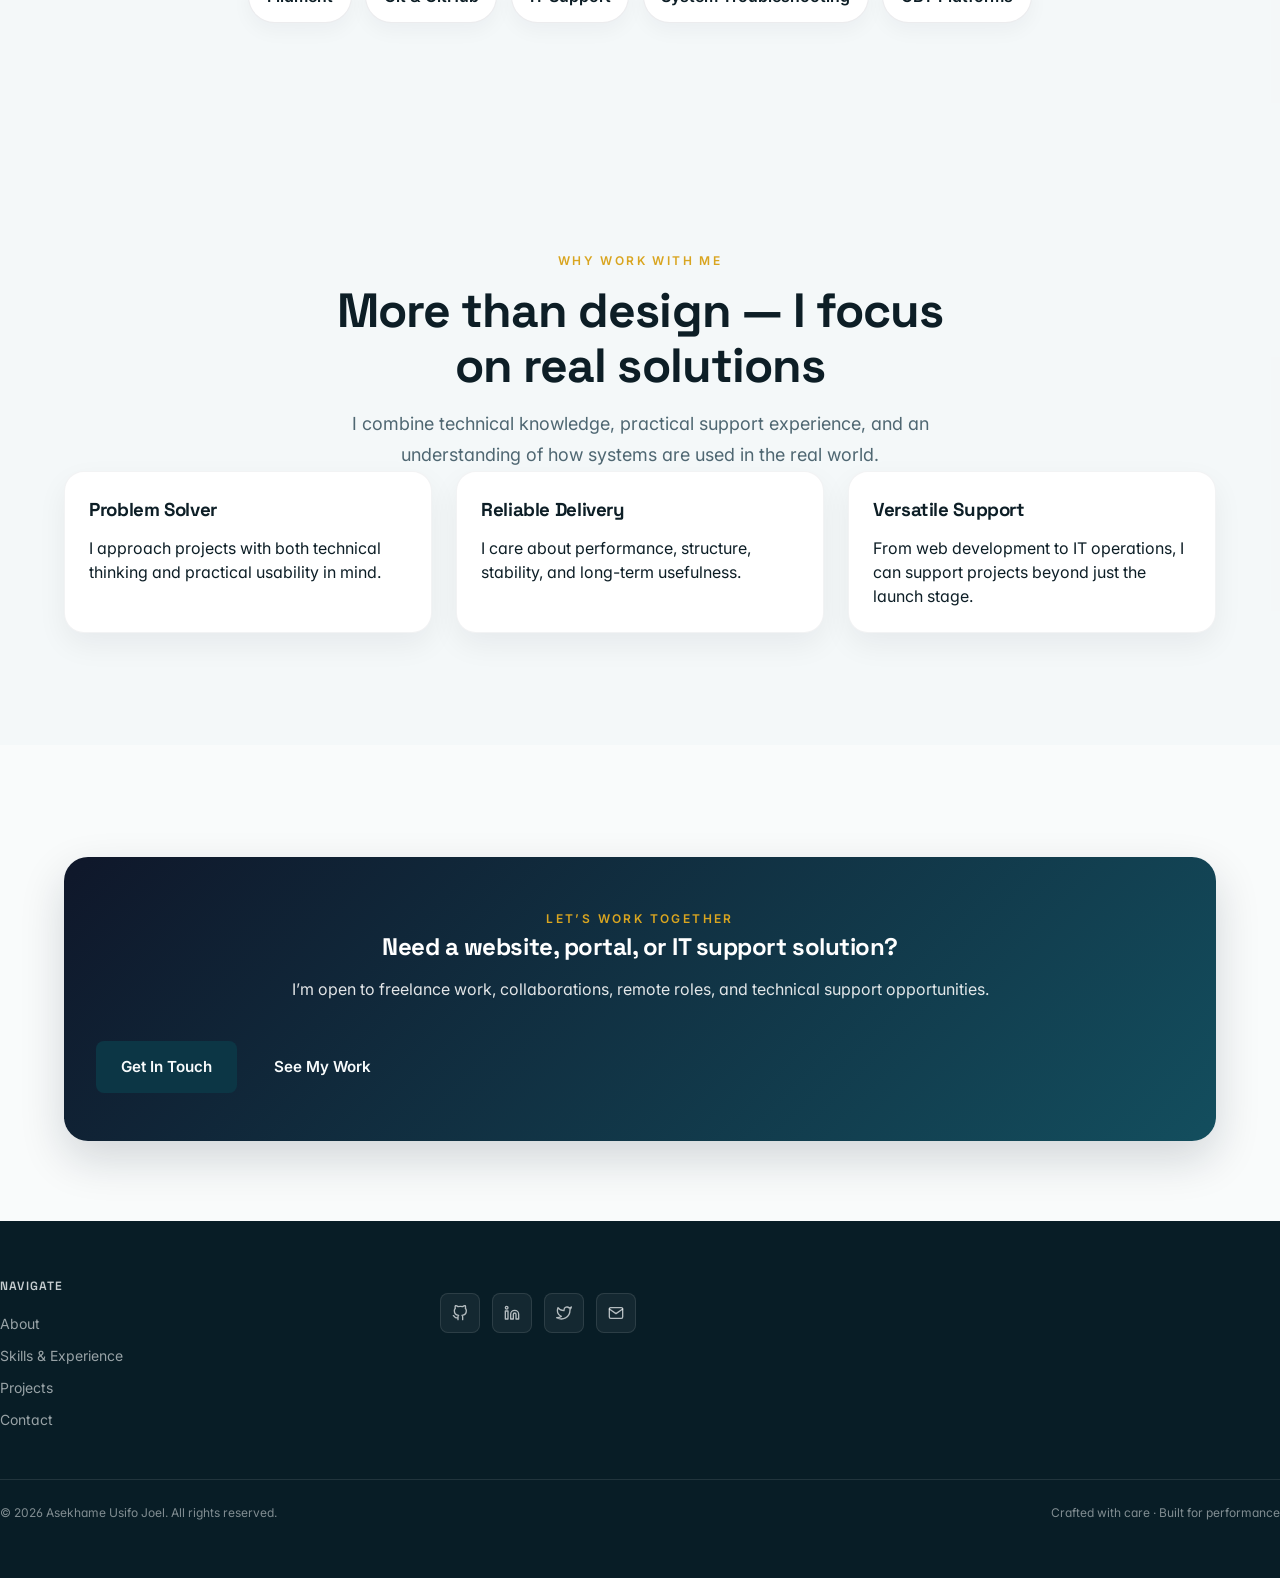
==== commit 8b994a4d: "refactor: remove contact form and footer brand section while updating CSS layout and formatting" ====
--- a/index.html
+++ b/index.html
@@ -18,11 +18,11 @@
       <nav>
         <ul class="navbar__links">
           <li><a href="index.html" class="is-active">Home</a></li>
-          <li><a href="about.html" class="">About</a></li>
-          <li><a href="skills.html" class="">Skills & Tools</a></li>
-          <li><a href="projects.html" class="">Projects</a></li>
-          <li><a href="education.html" class="">Education</a></li>
-          <li><a href="contact.html" class="">Contact</a></li>
+          <li><a href="about.html">About</a></li>
+          <li><a href="skills-experience.html">Skills & Experience</a></li>
+          <li><a href="projects.html">Projects</a></li>
+          <li><a href="education.html">Education</a></li>
+          <li><a href="contact.html">Contact</a></li>
         </ul>
       </nav>
       <a href="contact.html" class="btn btn--primary btn--sm navbar__cta">Hire Me</a>
@@ -41,20 +41,22 @@
           </svg></span>
       </button>
     </div>
+
     <div class="navbar__mobile" data-nav-mobile>
       <div class="container">
         <ul>
           <li><a href="index.html" class="is-active">Home</a></li>
-          <li><a href="about.html" class="">About</a></li>
-          <li><a href="skills.html" class="">Skills</a></li>
-          <li><a href="projects.html" class="">Projects</a></li>
-          <li><a href="education.html" class="">Education</a></li>
-          <li><a href="contact.html" class="">Contact</a></li>
+          <li><a href="about.html">About</a></li>
+          <li><a href="skills-experience.html">Skills & Experience</a></li>
+          <li><a href="projects.html">Projects</a></li>
+          <li><a href="education.html">Education</a></li>
+          <li><a href="contact.html">Contact</a></li>
           <li><a href="contact.html" class="btn btn--primary">Hire Me</a></li>
         </ul>
       </div>
     </div>
   </header>
+
   <main>
     <section class="hero">
       <div class="container hero__grid">
@@ -63,38 +65,17 @@
           <h1>Asekhame<br />Usifo Joel</h1>
           <p class="hero__role">Web Developer <span class="sep">|</span> Web Designer <span class="sep">|</span> IT
             Support Specialist</p>
-          <p class="hero__lead">I build reliable web solutions, support critical IT systems, and help organizations run
-            efficient digital operations — from Laravel and WordPress platforms to institutional portals and
-            infrastructure management.</p>
+          <p class="hero__lead">
+            I build reliable web solutions, support critical IT systems, and help organizations run efficient digital
+            operations — from Laravel and WordPress platforms to institutional portals and infrastructure management.
+          </p>
+
           <div class="hero__cta">
-            <a href="projects.html" class="btn btn--accent btn--lg">View Projects <svg class="icon"
-                xmlns="http://www.w3.org/2000/svg" viewBox="0 0 24 24" fill="none" stroke="currentColor"
-                stroke-width="2" stroke-linecap="round" stroke-linejoin="round">
-                <line x1="5" y1="12" x2="19" y2="12" />
-                <polyline points="12 5 19 12 12 19" />
-              </svg></a>
-            <a href="contact.html" class="btn btn--outline btn--lg"><svg class="icon" xmlns="http://www.w3.org/2000/svg"
-                viewBox="0 0 24 24" fill="none" stroke="currentColor" stroke-width="2" stroke-linecap="round"
-                stroke-linejoin="round">
-                <rect x="2" y="7" width="20" height="14" rx="2" />
-                <path d="M16 21V5a2 2 0 0 0-2-2h-4a2 2 0 0 0-2 2v16" />
-              </svg> Hire Me</a>
-            <a href="assets/files/my-cv.pdf" download class="btn btn--ghost btn--lg">
-              <svg class="icon" xmlns="http://www.w3.org/2000/svg" viewBox="0 0 24 24" fill="none" stroke="currentColor"
-                stroke-width="2" stroke-linecap="round" stroke-linejoin="round">
-                <path d="M21 15v4a2 2 0 0 1-2 2H5a2 2 0 0 1-2-2v-4" />
-                <polyline points="7 10 12 15 17 10" />
-                <line x1="12" y1="15" x2="12" y2="3" />
-              </svg>
-              Download CV
-            </a>
-            <a href="contact.html" class="btn btn--ghost btn--lg"><svg class="icon" xmlns="http://www.w3.org/2000/svg"
-                viewBox="0 0 24 24" fill="none" stroke="currentColor" stroke-width="2" stroke-linecap="round"
-                stroke-linejoin="round">
-                <path d="M4 4h16c1.1 0 2 .9 2 2v12c0 1.1-.9 2-2 2H4c-1.1 0-2-.9-2-2V6c0-1.1.9-2 2-2z" />
-                <polyline points="22,6 12,13 2,6" />
-              </svg> Contact Me</a>
-          </div>
+            <a href="projects.html" class="btn btn--accent btn--lg">View Projects</a>
+            <a href="contact.html" class="btn btn--outline btn--lg">Hire Me</a>
+            <a href="assets/files/my-cv.pdf" download class="btn btn--ghost btn--lg">Download CV</a>
+          </div>
+
           <dl class="hero__stats">
             <div>
               <dt>Experience</dt>
@@ -105,11 +86,12 @@
               <dd>20+</dd>
             </div>
             <div>
-              <dt>Stack</dt>
-              <dd>Full</dd>
+              <dt>Focus</dt>
+              <dd>Web & IT</dd>
             </div>
           </dl>
         </div>
+
         <div class="hero__media animate-fade-in">
           <div class="hero__media-glow"></div>
           <div class="hero__portrait">
@@ -123,54 +105,232 @@
         </div>
       </div>
     </section>
+
+    <section class="section section--alt">
+      <div class="container">
+        <div class="section-heading">
+          <span class="eyebrow">About Me</span>
+          <h2>Helping businesses and institutions build better digital systems</h2>
+          <p>
+            I work at the intersection of web development and IT support, combining technical skill with practical
+            problem solving. My goal is to build systems that are not only functional, but reliable, scalable, and easy
+            to use.
+          </p>
+        </div>
+
+        <div class="home-about-grid">
+          <div class="info-card">
+            <h3>Web Development</h3>
+            <p>I build modern websites and applications using Laravel, WordPress, HTML, CSS, JavaScript, and MySQL.</p>
+          </div>
+          <div class="info-card">
+            <h3>IT Support</h3>
+            <p>I troubleshoot systems, support users, maintain infrastructure, and help organizations stay productive.
+            </p>
+          </div>
+          <div class="info-card">
+            <h3>Institutional Systems</h3>
+            <p>I have hands-on experience with portals, CBT platforms, and academic digital services.</p>
+          </div>
+        </div>
+      </div>
+    </section>
+
+    <section class="section">
+      <div class="container">
+        <div class="section-heading">
+          <span class="eyebrow">What I Do</span>
+          <h2>Services I Can Help With</h2>
+          <p>Professional solutions for businesses, institutions, and growing brands.</p>
+        </div>
+
+        <div class="card-grid card-grid--3">
+          <article class="tile">
+            <h3>School / Academic Portals</h3>
+            <p>Robust academic portals and institutional systems built to support students, staff, admissions, and daily
+              operations efficiently.</p>
+          </article>
+
+          <article class="tile">
+            <h3>Examination & CBT Systems</h3>
+            <p>Secure and reliable computer-based testing platforms designed for smooth exam delivery, result
+              management, and academic assessment workflows.</p>
+          </article>
+          <article class="tile">
+            <h3>E-commerce Websites</h3>
+            <p>Modern online stores with product management, payment integration, user-friendly shopping experience, and
+              scalable backend support.</p>
+          </article>
+          <article class="tile">
+            <h3>Cooperative Solutions</h3>
+            <p>Digital solutions for cooperative societies including member management, contribution tracking, records
+              organization, and operational support.</p>
+          </article>
+
+          <article class="tile">
+            <h3>Corporate Websites</h3>
+            <p>Professional corporate websites that communicate credibility, showcase services clearly, and strengthen a
+              brand’s digital presence.</p>
+          </article>
+
+          <article class="tile">
+            <h3>Custom Web Applications</h3>
+            <p>Tailored web applications developed to solve specific business needs, streamline processes, and improve
+              operational efficiency.</p>
+          </article>
+
+          <article class="tile">
+            <h3>Website Maintenance & Support</h3>
+            <p>Ongoing website maintenance, updates, troubleshooting, and technical support to keep platforms secure,
+              functional, and up to date.</p>
+          </article>
+
+          <article class="tile">
+            <h3>IT Support Services</h3>
+            <p>Practical IT support covering system troubleshooting, software installation, hardware diagnostics, and
+              day-to-day technical assistance.</p>
+          </article>
+
+          <article class="tile">
+            <h3>Hosting & Deployment</h3>
+            <p>Deployment and hosting support for websites and web applications, ensuring smooth launch, accessibility,
+              and stable performance.</p>
+          </article>
+
+
+
+          <article class="tile">
+            <h3>Landing Pages & Business Pages</h3>
+            <p>High-converting landing pages and business pages created to attract attention, present offers clearly,
+              and encourage user action.</p>
+          </article>
+          <article class="tile">
+            <h3>IT Support Services</h3>
+            <p>System troubleshooting, hardware support, software setup, and user assistance.</p>
+          </article>
+
+          <article class="tile">
+            <h3>Maintenance & Support</h3>
+            <p>Ongoing updates, optimization, monitoring, and technical support after deployment.</p>
+          </article>
+        </div>
+      </div>
+    </section>
+
+    <section class="section section--alt">
+      <div class="container">
+        <div class="section-heading">
+          <span class="eyebrow">Featured Skills</span>
+          <h2>Tools and Technologies</h2>
+          <p>A strong technical stack for building, supporting, and maintaining digital products.</p>
+        </div>
+
+        <div class="skills-pills">
+          <span>Laravel</span>
+          <span>PHP</span>
+          <span>MySQL</span>
+          <span>WordPress</span>
+          <span>HTML</span>
+          <span>CSS</span>
+          <span>JavaScript</span>
+          <span>Bootstrap</span>
+          <span>Tailwind CSS</span>
+          <span>Livewire</span>
+          <span>Filament</span>
+          <span>Git & GitHub</span>
+          <span>IT Support</span>
+          <span>System Troubleshooting</span>
+          <span>CBT Platforms</span>
+        </div>
+      </div>
+    </section>
+    <section class="section section--alt">
+      <div class="container">
+        <div class="section-heading">
+          <span class="eyebrow">Why Work With Me</span>
+          <h2>More than design — I focus on real solutions</h2>
+          <p>I combine technical knowledge, practical support experience, and an understanding of how systems are used
+            in the real world.</p>
+        </div>
+
+        <div class="home-about-grid">
+          <div class="info-card">
+            <h3>Problem Solver</h3>
+            <p>I approach projects with both technical thinking and practical usability in mind.</p>
+          </div>
+          <div class="info-card">
+            <h3>Reliable Delivery</h3>
+            <p>I care about performance, structure, stability, and long-term usefulness.</p>
+          </div>
+          <div class="info-card">
+            <h3>Versatile Support</h3>
+            <p>From web development to IT operations, I can support projects beyond just the launch stage.</p>
+          </div>
+        </div>
+      </div>
+    </section>
+
+    <section class="section cta-section">
+      <div class="container">
+        <div class="cta-box">
+          <span class="eyebrow">Let’s Work Together</span>
+          <h2>Need a website, portal, or IT support solution?</h2>
+          <p>I’m open to freelance work, collaborations, remote roles, and technical support opportunities.</p>
+          <div class="hero__cta">
+            <a href="contact.html" class="btn btn--primary btn--lg">Get In Touch</a>
+            <a href="projects.html" class="btn btn--ghost btn--lg">See My Work</a>
+          </div>
+        </div>
+      </div>
+    </section>
   </main>
-  <footer class="footer">
+
+  <footer class="footer pt-10 mt-10">
     <div class="container footer__inner">
       <div class="footer__grid">
-        <div>
-          <p class="footer__brand">Asekhame Usifo Joel<span class="dot">.</span></p>
-          <p class="footer__bio">Web Developer · IT Support Specialist · Building reliable digital solutions from Benin
-            City, Nigeria.</p>
-        </div>
+
         <div>
           <h4 class="footer__title">Navigate</h4>
           <ul class="footer__links">
             <li><a href="about.html">About</a></li>
-            <li><a href="skills.html">Skills</a></li>
+            <li><a href="skills-experience.html">Skills & Experience</a></li>
             <li><a href="projects.html">Projects</a></li>
             <li><a href="contact.html">Contact</a></li>
           </ul>
         </div>
-        <div>
-          <h4 class="footer__title">Connect</h4>
-          <div class="footer__socials">
-            <a href="#" aria-label="GitHub"><svg xmlns="http://www.w3.org/2000/svg" width="16" height="16"
-                viewBox="0 0 24 24" fill="none" stroke="currentColor" stroke-width="2" stroke-linecap="round"
-                stroke-linejoin="round">
-                <path
-                  d="M9 19c-5 1.5-5-2.5-7-3m14 6v-3.87a3.37 3.37 0 0 0-.94-2.61c3.14-.35 6.44-1.54 6.44-7A5.44 5.44 0 0 0 20 4.77 5.07 5.07 0 0 0 19.91 1S18.73.65 16 2.48a13.38 13.38 0 0 0-7 0C6.27.65 5.09 1 5.09 1A5.07 5.07 0 0 0 5 4.77a5.44 5.44 0 0 0-1.5 3.78c0 5.42 3.3 6.61 6.44 7A3.37 3.37 0 0 0 9 18.13V22" />
-              </svg></a>
-            <a href="#" aria-label="LinkedIn"><svg xmlns="http://www.w3.org/2000/svg" width="16" height="16"
-                viewBox="0 0 24 24" fill="none" stroke="currentColor" stroke-width="2" stroke-linecap="round"
-                stroke-linejoin="round">
-                <path d="M16 8a6 6 0 0 1 6 6v7h-4v-7a2 2 0 0 0-4 0v7h-4v-7a6 6 0 0 1 6-6z" />
-                <rect x="2" y="9" width="4" height="12" />
-                <circle cx="4" cy="4" r="2" />
-              </svg></a>
-            <a href="#" aria-label="Twitter"><svg xmlns="http://www.w3.org/2000/svg" width="16" height="16"
-                viewBox="0 0 24 24" fill="none" stroke="currentColor" stroke-width="2" stroke-linecap="round"
-                stroke-linejoin="round">
-                <path
-                  d="M23 3a10.9 10.9 0 0 1-3.14 1.53 4.48 4.48 0 0 0-7.86 3v1A10.66 10.66 0 0 1 3 4s-4 9 5 13a11.64 11.64 0 0 1-7 2c9 5 20 0 20-11.5a4.5 4.5 0 0 0-.08-.83A7.72 7.72 0 0 0 23 3z" />
-              </svg></a>
-            <a href="mailto:asekhamejoel@gmail.com" aria-label="Email"><svg xmlns="http://www.w3.org/2000/svg"
-                width="16" height="16" viewBox="0 0 24 24" fill="none" stroke="currentColor" stroke-width="2"
-                stroke-linecap="round" stroke-linejoin="round">
-                <path d="M4 4h16c1.1 0 2 .9 2 2v12c0 1.1-.9 2-2 2H4c-1.1 0-2-.9-2-2V6c0-1.1.9-2 2-2z" />
-                <polyline points="22,6 12,13 2,6" />
-              </svg></a>
-          </div>
-          <p class="footer__email"><a href="mailto:asekhamejoel@gmail.com">asekhamejoel@gmail.com</a></p>
+        <div class="footer__socials">
+          <a href="#" aria-label="GitHub">
+            <svg xmlns="http://www.w3.org/2000/svg" width="16" height="16" viewBox="0 0 24 24" fill="none"
+              stroke="currentColor" stroke-width="2" stroke-linecap="round" stroke-linejoin="round">
+              <path
+                d="M9 19c-5 1.5-5-2.5-7-3m14 6v-3.87a3.37 3.37 0 0 0-.94-2.61c3.14-.35 6.44-1.54 6.44-7A5.44 5.44 0 0 0 20 4.77 5.07 5.07 0 0 0 19.91 1S18.73.65 16 2.48a13.38 13.38 0 0 0-7 0C6.27.65 5.09 1 5.09 1A5.07 5.07 0 0 0 5 4.77a5.44 5.44 0 0 0-1.5 3.78c0 5.42 3.3 6.61 6.44 7A3.37 3.37 0 0 0 9 18.13V22" />
+            </svg>
+          </a>
+
+          <a href="#" aria-label="LinkedIn">
+            <svg xmlns="http://www.w3.org/2000/svg" width="16" height="16" viewBox="0 0 24 24" fill="none"
+              stroke="currentColor" stroke-width="2" stroke-linecap="round" stroke-linejoin="round">
+              <path d="M16 8a6 6 0 0 1 6 6v7h-4v-7a2 2 0 0 0-4 0v7h-4v-7a6 6 0 0 1 6-6z" />
+              <rect x="2" y="9" width="4" height="12" />
+              <circle cx="4" cy="4" r="2" />
+            </svg>
+          </a>
+
+          <a href="#" aria-label="Twitter">
+            <svg xmlns="http://www.w3.org/2000/svg" width="16" height="16" viewBox="0 0 24 24" fill="none"
+              stroke="currentColor" stroke-width="2" stroke-linecap="round" stroke-linejoin="round">
+              <path
+                d="M23 3a10.9 10.9 0 0 1-3.14 1.53 4.48 4.48 0 0 0-7.86 3v1A10.66 10.66 0 0 1 3 4s-4 9 5 13a11.64 11.64 0 0 1-7 2c9 5 20 0 20-11.5a4.5 4.5 0 0 0-.08-.83A7.72 7.72 0 0 0 23 3z" />
+            </svg>
+          </a>
+
+          <a href="mailto:asekhamejoel@gmail.com" aria-label="Email">
+            <svg xmlns="http://www.w3.org/2000/svg" width="16" height="16" viewBox="0 0 24 24" fill="none"
+              stroke="currentColor" stroke-width="2" stroke-linecap="round" stroke-linejoin="round">
+              <path d="M4 4h16c1.1 0 2 .9 2 2v12c0 1.1-.9 2-2 2H4c-1.1 0-2-.9-2-2V6c0-1.1.9-2 2-2z" />
+              <polyline points="22,6 12,13 2,6" />
+            </svg>
+          </a>
         </div>
       </div>
       <div class="footer__bottom">
@@ -179,6 +339,7 @@
       </div>
     </div>
   </footer>
+
   <script src="js/main.js" defer></script>
 </body>
 
--- a/css/styles.css
+++ b/css/styles.css
@@ -29,47 +29,96 @@
   --navy-800: hsl(197, 60%, 14%);
   --navy-700: hsl(196, 50%, 20%);
 
-  --gradient-hero: linear-gradient(135deg, hsl(198,65%,9%) 0%, hsl(197,60%,16%) 50%, hsl(190,55%,24%) 100%);
-  --gradient-accent: linear-gradient(135deg, hsl(187,85%,43%), hsl(184,78%,55%));
-  --gradient-card: linear-gradient(145deg, hsl(0,0%,100%), hsl(195,25%,97%));
-  --gradient-glow: radial-gradient(circle at 50% 0%, hsla(187,85%,43%,0.18), transparent 60%);
-
-  --shadow-soft: 0 4px 14px -2px hsla(198,65%,9%,0.08);
-  --shadow-elegant: 0 10px 30px -10px hsla(198,65%,9%,0.22);
-  --shadow-glow: 0 0 40px hsla(187,85%,43%,0.3);
+  --gradient-hero: linear-gradient(135deg, hsl(198, 65%, 9%) 0%, hsl(197, 60%, 16%) 50%, hsl(190, 55%, 24%) 100%);
+  --gradient-accent: linear-gradient(135deg, hsl(187, 85%, 43%), hsl(184, 78%, 55%));
+  --gradient-card: linear-gradient(145deg, hsl(0, 0%, 100%), hsl(195, 25%, 97%));
+  --gradient-glow: radial-gradient(circle at 50% 0%, hsla(187, 85%, 43%, 0.18), transparent 60%);
+
+  --shadow-soft: 0 4px 14px -2px hsla(198, 65%, 9%, 0.08);
+  --shadow-elegant: 0 10px 30px -10px hsla(198, 65%, 9%, 0.22);
+  --shadow-glow: 0 0 40px hsla(187, 85%, 43%, 0.3);
 
   --radius: 0.75rem;
-  --transition: all 0.3s cubic-bezier(0.4,0,0.2,1);
+  --transition: all 0.3s cubic-bezier(0.4, 0, 0.2, 1);
 }
 
 /* ---------- Reset ---------- */
-*, *::before, *::after { box-sizing: border-box; }
-* { margin: 0; padding: 0; border: 0 solid var(--border); }
-html { scroll-behavior: smooth; -webkit-text-size-adjust: 100%; }
+*,
+*::before,
+*::after {
+  box-sizing: border-box;
+}
+
+* {
+  margin: 0;
+  padding: 0;
+  border: 0 solid var(--border);
+}
+
+html {
+  scroll-behavior: smooth;
+  -webkit-text-size-adjust: 100%;
+}
+
 body {
   font-family: 'Inter', system-ui, -apple-system, sans-serif;
   background: var(--background);
   color: var(--foreground);
   line-height: 1.5;
   -webkit-font-smoothing: antialiased;
-  font-feature-settings: "cv02","cv03","cv04","cv11";
+  font-feature-settings: "cv02", "cv03", "cv04", "cv11";
   min-height: 100vh;
   display: flex;
   flex-direction: column;
 }
-main { flex: 1; padding-top: 64px; }
-@media (min-width: 768px) { main { padding-top: 80px; } }
-
-img { max-width: 100%; height: auto; display: block; }
-a { color: inherit; text-decoration: none; }
-button { font: inherit; cursor: pointer; background: none; }
-ul { list-style: none; }
-h1,h2,h3,h4,h5,h6 {
+
+main {
+  flex: 1;
+  padding-top: 64px;
+}
+
+@media (min-width: 768px) {
+  main {
+    padding-top: 80px;
+  }
+}
+
+img {
+  max-width: 100%;
+  height: auto;
+  display: block;
+}
+
+a {
+  color: inherit;
+  text-decoration: none;
+}
+
+button {
+  font: inherit;
+  cursor: pointer;
+  background: none;
+}
+
+ul {
+  list-style: none;
+}
+
+h1,
+h2,
+h3,
+h4,
+h5,
+h6 {
   font-family: 'Space Grotesk', system-ui, sans-serif;
   letter-spacing: -0.02em;
   color: var(--foreground);
 }
-::selection { background: hsla(196,70%,16%,0.2); color: var(--primary); }
+
+::selection {
+  background: hsla(196, 70%, 16%, 0.2);
+  color: var(--primary);
+}
 
 /* ---------- Layout helpers ---------- */
 .container {
@@ -78,43 +127,143 @@
   margin: 0 auto;
   padding: 0 1.5rem;
 }
-@media (min-width: 768px) { .container { padding: 0 2.5rem; } }
-@media (min-width: 1024px) { .container { padding: 0 4rem; } }
-
-.section { padding: 5rem 0; }
-@media (min-width: 768px) { .section { padding: 7rem 0; } }
-.section--alt { background: hsla(195,25%,94%,0.4); }
+
+@media (min-width: 768px) {
+  .container {
+    padding: 0 2.5rem;
+  }
+}
+
+@media (min-width: 1024px) {
+  .container {
+    padding: 0 4rem;
+  }
+}
+
+.section {
+  padding: 5rem 0;
+}
+
+@media (min-width: 768px) {
+  .section {
+    padding: 7rem 0;
+  }
+}
+
+.section--alt {
+  background: hsla(195, 25%, 94%, 0.4);
+}
 
 /* ---------- Navbar ---------- */
 .navbar {
   position: fixed;
   inset: 0 0 auto 0;
   z-index: 50;
-  background: hsla(0,0%,100%,0.85);
+  background: hsla(0, 0%, 100%, 0.85);
   backdrop-filter: blur(12px);
   -webkit-backdrop-filter: blur(12px);
-  border-bottom: 1px solid hsla(195,22%,87%,0.5);
+  border-bottom: 1px solid hsla(195, 22%, 87%, 0.5);
   box-shadow: var(--shadow-soft);
   transition: var(--transition);
 }
+
 .navbar__inner {
   display: flex;
   align-items: center;
   justify-content: space-between;
   height: 64px;
 }
-@media (min-width: 768px) { .navbar__inner { height: 80px; } }
+
+@media (min-width: 768px) {
+  .navbar__inner {
+    height: 80px;
+  }
+}
+
+@media (max-width: 768px) {
+  .footer__grid {
+    grid-template-columns: 1fr;
+    gap: 2rem;
+    text-align: center;
+  }
+
+  .footer__title {
+    margin-bottom: 0.75rem;
+  }
+
+  .footer__links {
+    padding: 0;
+    margin: 0;
+    list-style: none;
+  }
+
+  .footer__links li {
+    margin-bottom: 0.75rem;
+  }
+
+  .footer__socials {
+    display: flex;
+    justify-content: center;
+    align-items: center;
+    flex-wrap: wrap;
+    gap: 0.75rem;
+    margin-top: 1rem;
+  }
+
+  .footer__socials a {
+    width: 2.5rem;
+    height: 2.5rem;
+    display: inline-flex;
+    align-items: center;
+    justify-content: center;
+    border-radius: 0.75rem;
+    text-decoration: none;
+  }
+
+  .footer__email {
+    margin-top: 1rem;
+    text-align: center;
+    word-break: break-word;
+  }
+
+  .footer__bottom {
+    display: flex;
+    flex-direction: column;
+    gap: 0.5rem;
+    text-align: center;
+    margin-top: 2rem;
+  }
+}
+
 .navbar__brand {
   font-family: 'Space Grotesk', sans-serif;
   font-weight: 700;
   font-size: 1.125rem;
   color: var(--primary);
 }
-.navbar__brand .dot { color: var(--accent); }
-@media (min-width: 768px) { .navbar__brand { font-size: 1.25rem; } }
-
-.navbar__links { display: none; align-items: center; gap: 2rem; }
-@media (min-width: 1024px) { .navbar__links { display: flex; } }
+
+.navbar__brand .dot {
+  color: var(--accent);
+}
+
+@media (min-width: 768px) {
+  .navbar__brand {
+    font-size: 1.25rem;
+  }
+}
+
+.navbar__links {
+  display: none;
+  align-items: center;
+  gap: 2rem;
+}
+
+@media (min-width: 1024px) {
+  .navbar__links {
+    display: flex;
+  }
+}
+
 .navbar__links a {
   font-size: 0.875rem;
   font-weight: 500;
@@ -122,21 +271,40 @@
   position: relative;
   transition: color 0.2s;
 }
+
 .navbar__links a::after {
   content: "";
   position: absolute;
-  left: 0; bottom: -6px;
-  height: 2px; width: 0;
+  left: 0;
+  bottom: -6px;
+  height: 2px;
+  width: 0;
   background: var(--accent);
   transition: width 0.3s;
 }
-.navbar__links a:hover { color: var(--primary); }
+
+.navbar__links a:hover {
+  color: var(--primary);
+}
+
 .navbar__links a:hover::after,
-.navbar__links a.is-active::after { width: 100%; }
-.navbar__links a.is-active { color: var(--primary); }
-
-.navbar__cta { display: none; }
-@media (min-width: 1024px) { .navbar__cta { display: inline-flex; } }
+.navbar__links a.is-active::after {
+  width: 100%;
+}
+
+.navbar__links a.is-active {
+  color: var(--primary);
+}
+
+.navbar__cta {
+  display: none;
+}
+
+@media (min-width: 1024px) {
+  .navbar__cta {
+    display: inline-flex;
+  }
+}
 
 .navbar__toggle {
   display: inline-flex;
@@ -146,22 +314,32 @@
   color: var(--primary);
   border-radius: 0.5rem;
 }
-@media (min-width: 1024px) { .navbar__toggle { display: none; } }
+
+@media (min-width: 1024px) {
+  .navbar__toggle {
+    display: none;
+  }
+}
 
 .navbar__mobile {
   display: none;
-  border-top: 1px solid hsla(195,22%,87%,0.5);
-  background: hsla(0,0%,100%,0.95);
+  border-top: 1px solid hsla(195, 22%, 87%, 0.5);
+  background: hsla(0, 0%, 100%, 0.95);
   backdrop-filter: blur(12px);
   animation: fadeIn 0.3s ease-out both;
 }
-.navbar__mobile.is-open { display: block; }
+
+.navbar__mobile.is-open {
+  display: block;
+}
+
 .navbar__mobile ul {
   display: flex;
   flex-direction: column;
   gap: 0.25rem;
   padding: 1rem 0;
 }
+
 .navbar__mobile a {
   display: block;
   padding: 0.75rem 0.5rem;
@@ -170,9 +348,16 @@
   color: var(--foreground);
   border-radius: 0.5rem;
 }
+
 .navbar__mobile a:hover,
-.navbar__mobile a.is-active { color: var(--accent); }
-.navbar__mobile .btn { width: 100%; margin-top: 0.5rem; }
+.navbar__mobile a.is-active {
+  color: var(--accent);
+}
+
+.navbar__mobile .btn {
+  width: 100%;
+  margin-top: 0.5rem;
+}
 
 /* ---------- Buttons ---------- */
 .btn {
@@ -189,25 +374,60 @@
   border: 1px solid transparent;
   cursor: pointer;
 }
-.btn--lg { padding: 0.875rem 1.5rem; font-size: 0.95rem; }
-.btn--sm { padding: 0.5rem 0.875rem; font-size: 0.8125rem; }
-.btn--primary { background: var(--primary); color: var(--primary-foreground); }
-.btn--primary:hover { background: hsla(196,70%,16%,0.9); transform: translateY(-1px); }
+
+.btn--lg {
+  padding: 0.875rem 1.5rem;
+  font-size: 0.95rem;
+}
+
+.btn--sm {
+  padding: 0.5rem 0.875rem;
+  font-size: 0.8125rem;
+}
+
+.btn--primary {
+  background: var(--primary);
+  color: var(--primary-foreground);
+}
+
+.btn--primary:hover {
+  background: hsla(196, 70%, 16%, 0.9);
+  transform: translateY(-1px);
+}
+
 .btn--accent {
   background: var(--accent);
   color: var(--accent-foreground);
   box-shadow: var(--shadow-glow);
 }
-.btn--accent:hover { background: hsla(43,74%,49%,0.9); transform: translateY(-1px); }
+
+.btn--accent:hover {
+  background: hsla(43, 74%, 49%, 0.9);
+  transform: translateY(-1px);
+}
+
 .btn--outline {
-  border-color: hsla(255,255%,255%,0.2);
-  background: hsla(255,255%,255%,0.05);
+  border-color: hsla(255, 255%, 255%, 0.2);
+  background: hsla(255, 255%, 255%, 0.05);
   color: var(--primary-foreground);
 }
-.btn--outline:hover { background: hsla(255,255%,255%,0.12); }
-.btn--ghost { color: var(--primary-foreground); }
-.btn--ghost:hover { background: hsla(255,255%,255%,0.1); }
-.btn .icon { width: 1rem; height: 1rem; }
+
+.btn--outline:hover {
+  background: hsla(255, 255%, 255%, 0.12);
+}
+
+.btn--ghost {
+  color: var(--primary-foreground);
+}
+
+.btn--ghost:hover {
+  background: hsla(255, 255%, 255%, 0.1);
+}
+
+.btn .icon {
+  width: 1rem;
+  height: 1rem;
+}
 
 /* ---------- Section heading ---------- */
 .section-heading {
@@ -215,7 +435,12 @@
   margin: 0 auto;
   text-align: center;
 }
-.section-heading.left { margin: 0; text-align: left; }
+
+.section-heading.left {
+  margin: 0;
+  text-align: left;
+}
+
 .eyebrow {
   display: inline-block;
   font-size: 0.75rem;
@@ -224,21 +449,38 @@
   letter-spacing: 0.2em;
   color: var(--accent);
 }
+
 .section-heading h2 {
   margin-top: 0.75rem;
   font-size: 1.875rem;
   font-weight: 700;
   line-height: 1.15;
 }
-@media (min-width: 768px) { .section-heading h2 { font-size: 2.5rem; } }
-@media (min-width: 1024px) { .section-heading h2 { font-size: 3rem; } }
+
+@media (min-width: 768px) {
+  .section-heading h2 {
+    font-size: 2.5rem;
+  }
+}
+
+@media (min-width: 1024px) {
+  .section-heading h2 {
+    font-size: 3rem;
+  }
+}
+
 .section-heading p {
   margin-top: 1rem;
   font-size: 1rem;
   color: var(--muted-foreground);
   line-height: 1.7;
 }
-@media (min-width: 768px) { .section-heading p { font-size: 1.125rem; } }
+
+@media (min-width: 768px) {
+  .section-heading p {
+    font-size: 1.125rem;
+  }
+}
 
 /* ---------- Hero ---------- */
 .hero {
@@ -248,22 +490,32 @@
   color: var(--primary-foreground);
   padding: 3rem 0 5rem;
 }
-@media (min-width: 768px) { .hero { padding: 5rem 0 7rem; } }
+
+@media (min-width: 768px) {
+  .hero {
+    padding: 5rem 0 7rem;
+  }
+}
+
 .hero::before {
   content: "";
-  position: absolute; inset: 0;
+  position: absolute;
+  inset: 0;
   background: var(--gradient-glow);
   opacity: 0.6;
   pointer-events: none;
 }
+
 .hero::after {
   content: "";
-  position: absolute; inset: 0;
+  position: absolute;
+  inset: 0;
   background-image: radial-gradient(circle at 1px 1px, white 1px, transparent 0);
   background-size: 32px 32px;
   opacity: 0.07;
   pointer-events: none;
 }
+
 .hero__grid {
   position: relative;
   display: grid;
@@ -271,9 +523,14 @@
   gap: 3rem;
   align-items: center;
 }
+
 @media (min-width: 1024px) {
-  .hero__grid { grid-template-columns: 1fr 1fr; gap: 4rem; }
-}
+  .hero__grid {
+    grid-template-columns: 1fr 1fr;
+    gap: 4rem;
+  }
+}
+
 .hero__badge {
   display: inline-flex;
   align-items: center;
@@ -283,16 +540,19 @@
   font-weight: 500;
   letter-spacing: 0.04em;
   border-radius: 9999px;
-  border: 1px solid hsla(0,0%,100%,0.15);
-  background: hsla(0,0%,100%,0.05);
-  color: hsla(190,40%,98%,0.9);
-}
+  border: 1px solid hsla(0, 0%, 100%, 0.15);
+  background: hsla(0, 0%, 100%, 0.05);
+  color: hsla(190, 40%, 98%, 0.9);
+}
+
 .hero__badge .dot {
-  width: 6px; height: 6px;
+  width: 6px;
+  height: 6px;
   border-radius: 9999px;
   background: var(--accent);
   animation: pulse 2s ease-in-out infinite;
 }
+
 .hero h1 {
   margin-top: 1.5rem;
   font-family: 'Space Grotesk', sans-serif;
@@ -301,54 +561,98 @@
   line-height: 1.05;
   color: var(--primary-foreground);
 }
-@media (min-width: 640px) { .hero h1 { font-size: 3rem; } }
-@media (min-width: 1024px) { .hero h1 { font-size: 3.75rem; } }
-@media (min-width: 1280px) { .hero h1 { font-size: 4.5rem; } }
+
+@media (min-width: 640px) {
+  .hero h1 {
+    font-size: 3rem;
+  }
+}
+
+@media (min-width: 1024px) {
+  .hero h1 {
+    font-size: 3.75rem;
+  }
+}
+
+@media (min-width: 1280px) {
+  .hero h1 {
+    font-size: 4.5rem;
+  }
+}
+
 .hero__role {
   margin-top: 1.25rem;
   font-size: 1rem;
   font-weight: 500;
-  color: hsla(190,40%,98%,0.8);
-}
-@media (min-width: 768px) { .hero__role { font-size: 1.125rem; } }
-.hero__role .sep { color: var(--accent); }
+  color: hsla(190, 40%, 98%, 0.8);
+}
+
+@media (min-width: 768px) {
+  .hero__role {
+    font-size: 1.125rem;
+  }
+}
+
+.hero__role .sep {
+  color: var(--accent);
+}
+
 .hero__lead {
   margin-top: 1.5rem;
   max-width: 36rem;
   font-size: 1rem;
   line-height: 1.7;
-  color: hsla(190,40%,98%,0.7);
-}
-@media (min-width: 768px) { .hero__lead { font-size: 1.125rem; } }
+  color: hsla(190, 40%, 98%, 0.7);
+}
+
+@media (min-width: 768px) {
+  .hero__lead {
+    font-size: 1.125rem;
+  }
+}
+
 .hero__cta {
   margin-top: 2.5rem;
   display: flex;
   flex-wrap: wrap;
   gap: 0.75rem;
 }
+
 .hero__stats {
   margin-top: 3rem;
   display: grid;
   grid-template-columns: repeat(3, 1fr);
   gap: 1.5rem;
   max-width: 28rem;
-  border-top: 1px solid hsla(255,255%,255%,0.1);
+  border-top: 1px solid hsla(255, 255%, 255%, 0.1);
   padding-top: 2rem;
 }
+
 .hero__stats dt {
   font-size: 0.7rem;
   text-transform: uppercase;
   letter-spacing: 0.1em;
-  color: hsla(190,40%,98%,0.6);
-}
+  color: hsla(190, 40%, 98%, 0.6);
+}
+
 .hero__stats dd {
   margin-top: 0.25rem;
   font-family: 'Space Grotesk', sans-serif;
   font-size: 1.5rem;
   font-weight: 700;
 }
-.hero__media { position: relative; justify-self: center; }
-@media (min-width: 1024px) { .hero__media { justify-self: end; } }
+
+.hero__media {
+  position: relative;
+  justify-self: center;
+}
+
+@media (min-width: 1024px) {
+  .hero__media {
+    justify-self: end;
+  }
+}
+
 .hero__media-glow {
   position: absolute;
   inset: -1.5rem;
@@ -358,29 +662,46 @@
   border-radius: 9999px;
   pointer-events: none;
 }
+
 .hero__portrait {
   position: relative;
   border-radius: 1.5rem;
   overflow: hidden;
-  border: 1px solid hsla(255,255%,255%,0.1);
+  border: 1px solid hsla(255, 255%, 255%, 0.1);
   box-shadow: var(--shadow-elegant);
   background: var(--navy-800);
   max-width: 28rem;
 }
+
 .hero__location {
   display: none;
   position: absolute;
   bottom: -1.5rem;
   left: -1.5rem;
-  background: hsla(0,0%,100%,0.85);
+  background: hsla(0, 0%, 100%, 0.85);
   backdrop-filter: blur(12px);
   border-radius: 1rem;
   padding: 1rem 1.25rem;
   box-shadow: var(--shadow-elegant);
 }
-@media (min-width: 768px) { .hero__location { display: block; } }
-.hero__location p:first-child { font-size: 0.75rem; color: var(--muted-foreground); }
-.hero__location p:last-child { margin-top: 0.125rem; font-size: 0.875rem; font-weight: 600; color: var(--foreground); }
+
+@media (min-width: 768px) {
+  .hero__location {
+    display: block;
+  }
+}
+
+.hero__location p:first-child {
+  font-size: 0.75rem;
+  color: var(--muted-foreground);
+}
+
+.hero__location p:last-child {
+  margin-top: 0.125rem;
+  font-size: 0.875rem;
+  font-weight: 600;
+  color: var(--foreground);
+}
 
 /* ---------- About ---------- */
 .about__grid {
@@ -390,36 +711,67 @@
   gap: 2.5rem;
   align-items: start;
 }
-@media (min-width: 1024px) { .about__grid { grid-template-columns: 3fr 2fr; gap: 3.5rem; } }
+
+@media (min-width: 1024px) {
+  .about__grid {
+    grid-template-columns: 3fr 2fr;
+    gap: 3.5rem;
+  }
+}
+
 .about__copy p {
   font-size: 1rem;
   line-height: 1.75;
   color: var(--muted-foreground);
   margin-bottom: 1.25rem;
 }
-@media (min-width: 768px) { .about__copy p { font-size: 1.0625rem; } }
-.about__copy strong { color: var(--foreground); font-weight: 600; }
+
+@media (min-width: 768px) {
+  .about__copy p {
+    font-size: 1.0625rem;
+  }
+}
+
+.about__copy strong {
+  color: var(--foreground);
+  font-weight: 600;
+}
+
 .about__values {
   display: grid;
   grid-template-columns: 1fr;
   gap: 0.75rem;
   padding-top: 1rem;
 }
-@media (min-width: 640px) { .about__values { grid-template-columns: 1fr 1fr; } }
+
+@media (min-width: 640px) {
+  .about__values {
+    grid-template-columns: 1fr 1fr;
+  }
+}
+
 .about__values li {
   display: flex;
   align-items: flex-start;
   gap: 0.75rem;
   font-size: 0.95rem;
-  color: hsla(200,50%,10%,0.8);
-}
+  color: hsla(200, 50%, 10%, 0.8);
+}
+
 .about__values .check {
-  width: 1.25rem; height: 1.25rem;
+  width: 1.25rem;
+  height: 1.25rem;
   flex-shrink: 0;
   color: var(--accent);
   margin-top: 0.125rem;
 }
-.about__cards { display: flex; flex-direction: column; gap: 1rem; }
+
+.about__cards {
+  display: flex;
+  flex-direction: column;
+  gap: 1rem;
+}
+
 .highlight-card {
   background: var(--gradient-card);
   border: 1px solid var(--border);
@@ -428,22 +780,41 @@
   box-shadow: var(--shadow-soft);
   transition: var(--transition);
 }
-.highlight-card:hover { transform: translateY(-4px); box-shadow: var(--shadow-elegant); }
+
+.highlight-card:hover {
+  transform: translateY(-4px);
+  box-shadow: var(--shadow-elegant);
+}
+
 .highlight-card__head {
-  display: flex; align-items: center; gap: 1rem;
-}
+  display: flex;
+  align-items: center;
+  gap: 1rem;
+}
+
 .highlight-card__icon {
-  width: 3rem; height: 3rem;
+  width: 3rem;
+  height: 3rem;
   border-radius: 0.75rem;
   background: var(--primary);
   color: var(--primary-foreground);
   display: inline-flex;
-  align-items: center; justify-content: center;
+  align-items: center;
+  justify-content: center;
   box-shadow: var(--shadow-soft);
   flex-shrink: 0;
 }
-.highlight-card h3 { font-size: 1.0625rem; font-weight: 600; }
-.highlight-card p { margin-top: 0.75rem; font-size: 0.875rem; color: var(--muted-foreground); }
+
+.highlight-card h3 {
+  font-size: 1.0625rem;
+  font-weight: 600;
+}
+
+.highlight-card p {
+  margin-top: 0.75rem;
+  font-size: 0.875rem;
+  color: var(--muted-foreground);
+}
 
 /* ---------- Skills / Experience grid ---------- */
 .card-grid {
@@ -452,10 +823,28 @@
   grid-template-columns: 1fr;
   gap: 1.25rem;
 }
-@media (min-width: 640px) { .card-grid { grid-template-columns: 1fr 1fr; } }
-@media (min-width: 1024px) { .card-grid { grid-template-columns: repeat(3, 1fr); } }
-.card-grid--5 { gap: 1.25rem; }
-@media (min-width: 1280px) { .card-grid--5 { grid-template-columns: repeat(5, 1fr); } }
+
+@media (min-width: 640px) {
+  .card-grid {
+    grid-template-columns: 1fr 1fr;
+  }
+}
+
+@media (min-width: 1024px) {
+  .card-grid {
+    grid-template-columns: repeat(3, 1fr);
+  }
+}
+
+.card-grid--5 {
+  gap: 1.25rem;
+}
+
+@media (min-width: 1280px) {
+  .card-grid--5 {
+    grid-template-columns: repeat(5, 1fr);
+  }
+}
 
 .tile {
   background: var(--card);
@@ -467,29 +856,43 @@
   display: flex;
   flex-direction: column;
 }
-.tile:hover { transform: translateY(-4px); box-shadow: var(--shadow-elegant); }
+
+.tile:hover {
+  transform: translateY(-4px);
+  box-shadow: var(--shadow-elegant);
+}
+
 .tile__icon {
-  width: 2.75rem; height: 2.75rem;
+  width: 2.75rem;
+  height: 2.75rem;
   border-radius: 0.75rem;
-  background: hsla(196,70%,16%,0.05);
+  background: hsla(196, 70%, 16%, 0.05);
   color: var(--primary);
   display: inline-flex;
-  align-items: center; justify-content: center;
+  align-items: center;
+  justify-content: center;
   transition: var(--transition);
 }
-.tile:hover .tile__icon { background: var(--primary); color: var(--primary-foreground); }
+
+.tile:hover .tile__icon {
+  background: var(--primary);
+  color: var(--primary-foreground);
+}
+
 .tile h3 {
   margin-top: 1.25rem;
   font-size: 1rem;
   font-weight: 600;
   line-height: 1.35;
 }
+
 .tile p {
   margin-top: 0.5rem;
   font-size: 0.875rem;
   color: var(--muted-foreground);
   line-height: 1.6;
 }
+
 .tile__period {
   margin-top: 1.25rem;
   display: block;
@@ -499,6 +902,7 @@
   letter-spacing: 0.1em;
   color: var(--accent);
 }
+
 .tile__company {
   margin-top: 0.25rem;
   font-size: 0.875rem;
@@ -517,40 +921,79 @@
   display: flex;
   flex-direction: column;
 }
-.project-card:hover { transform: translateY(-4px); box-shadow: var(--shadow-elegant); }
+
+.project-card:hover {
+  transform: translateY(-4px);
+  box-shadow: var(--shadow-elegant);
+}
+
 .project-card__media {
   position: relative;
   aspect-ratio: 4 / 3;
   background: var(--navy-900);
   overflow: hidden;
 }
+
 .project-card__media img {
-  width: 100%; height: 100%;
+  width: 100%;
+  height: 100%;
   object-fit: cover;
   transition: transform 0.7s ease;
 }
-.project-card:hover .project-card__media img { transform: scale(1.05); }
+
+.project-card:hover .project-card__media img {
+  transform: scale(1.05);
+}
+
 .project-card__media::after {
   content: "";
-  position: absolute; inset: 0;
-  background: linear-gradient(to top, hsla(198,65%,9%,0.6), transparent);
+  position: absolute;
+  inset: 0;
+  background: linear-gradient(to top, hsla(198, 65%, 9%, 0.6), transparent);
   opacity: 0.6;
   transition: opacity 0.3s;
 }
-.project-card:hover .project-card__media::after { opacity: 0.3; }
-.project-card__body { padding: 1.5rem; display: flex; flex-direction: column; flex: 1; }
-.project-card h3 { font-size: 1.0625rem; font-weight: 700; }
-.project-card__desc { margin-top: 0.5rem; font-size: 0.875rem; color: var(--muted-foreground); line-height: 1.6; }
-.project-card__tags { margin-top: 1rem; display: flex; flex-wrap: wrap; gap: 0.5rem; }
+
+.project-card:hover .project-card__media::after {
+  opacity: 0.3;
+}
+
+.project-card__body {
+  padding: 1.5rem;
+  display: flex;
+  flex-direction: column;
+  flex: 1;
+}
+
+.project-card h3 {
+  font-size: 1.0625rem;
+  font-weight: 700;
+}
+
+.project-card__desc {
+  margin-top: 0.5rem;
+  font-size: 0.875rem;
+  color: var(--muted-foreground);
+  line-height: 1.6;
+}
+
+.project-card__tags {
+  margin-top: 1rem;
+  display: flex;
+  flex-wrap: wrap;
+  gap: 0.5rem;
+}
+
 .tag {
   font-size: 0.7rem;
   font-weight: 500;
   padding: 0.25rem 0.625rem;
   border-radius: 9999px;
-  background: hsla(196,70%,16%,0.05);
+  background: hsla(196, 70%, 16%, 0.05);
   color: var(--primary);
-  border: 1px solid hsla(196,70%,16%,0.1);
-}
+  border: 1px solid hsla(196, 70%, 16%, 0.1);
+}
+
 .project-card__impact {
   margin-top: 1.25rem;
   padding-top: 1.25rem;
@@ -558,7 +1001,12 @@
   font-size: 0.75rem;
   color: var(--muted-foreground);
 }
-.project-card__impact span { font-weight: 600; color: var(--accent); }
+
+.project-card__impact span {
+  font-weight: 600;
+  color: var(--accent);
+}
+
 .project-card__link {
   margin-top: 1.25rem;
   display: inline-flex;
@@ -569,7 +1017,10 @@
   color: var(--primary);
   transition: color 0.2s;
 }
-.project-card__link:hover { color: var(--accent); }
+
+.project-card__link:hover {
+  color: var(--accent);
+}
 
 /* ---------- Education ---------- */
 .edu-grid {
@@ -578,7 +1029,13 @@
   grid-template-columns: 1fr;
   gap: 1.5rem;
 }
-@media (min-width: 1024px) { .edu-grid { grid-template-columns: 1fr 1fr; } }
+
+@media (min-width: 1024px) {
+  .edu-grid {
+    grid-template-columns: 1fr 1fr;
+  }
+}
+
 .edu-panel {
   background: var(--gradient-card);
   border: 1px solid var(--border);
@@ -586,29 +1043,61 @@
   padding: 1.75rem;
   box-shadow: var(--shadow-soft);
 }
-.edu-panel h3 { font-size: 1.25rem; font-weight: 700; }
-.edu-panel ul { margin-top: 1.25rem; display: flex; flex-direction: column; gap: 1rem; }
+
+.edu-panel h3 {
+  font-size: 1.25rem;
+  font-weight: 700;
+}
+
+.edu-panel ul {
+  margin-top: 1.25rem;
+  display: flex;
+  flex-direction: column;
+  gap: 1rem;
+}
+
 .edu-item {
-  display: flex; gap: 1rem;
+  display: flex;
+  gap: 1rem;
   padding: 1rem;
   border-radius: 0.75rem;
   background: var(--background);
-  border: 1px solid hsla(195,22%,87%,0.6);
+  border: 1px solid hsla(195, 22%, 87%, 0.6);
   transition: var(--transition);
 }
-.edu-item:hover { transform: translateY(-3px); box-shadow: var(--shadow-soft); }
+
+.edu-item:hover {
+  transform: translateY(-3px);
+  box-shadow: var(--shadow-soft);
+}
+
 .edu-item__icon {
-  width: 2.75rem; height: 2.75rem;
+  width: 2.75rem;
+  height: 2.75rem;
   border-radius: 0.5rem;
   background: var(--primary);
   color: var(--primary-foreground);
   display: inline-flex;
-  align-items: center; justify-content: center;
+  align-items: center;
+  justify-content: center;
   flex-shrink: 0;
 }
-.edu-item--accent .edu-item__icon { background: hsla(43,74%,49%,0.1); color: var(--accent); }
-.edu-item p:first-of-type { font-weight: 600; color: var(--foreground); }
-.edu-item p:nth-of-type(2) { font-size: 0.875rem; color: var(--muted-foreground); }
+
+.edu-item--accent .edu-item__icon {
+  background: hsla(43, 74%, 49%, 0.1);
+  color: var(--accent);
+}
+
+.edu-item p:first-of-type {
+  font-weight: 600;
+  color: var(--foreground);
+}
+
+.edu-item p:nth-of-type(2) {
+  font-size: 0.875rem;
+  color: var(--muted-foreground);
+}
+
 .edu-badge {
   display: inline-block;
   margin-top: 0.5rem;
@@ -616,9 +1105,9 @@
   font-weight: 600;
   padding: 0.25rem 0.625rem;
   border-radius: 9999px;
-  background: hsla(43,74%,49%,0.1);
+  background: hsla(43, 74%, 49%, 0.1);
   color: var(--accent);
-  border: 1px solid hsla(43,74%,49%,0.2);
+  border: 1px solid hsla(43, 74%, 49%, 0.2);
 }
 
 .pubs-grid {
@@ -627,7 +1116,13 @@
   grid-template-columns: 1fr;
   gap: 1.25rem;
 }
-@media (min-width: 768px) { .pubs-grid { grid-template-columns: repeat(3, 1fr); } }
+
+@media (min-width: 768px) {
+  .pubs-grid {
+    grid-template-columns: repeat(3, 1fr);
+  }
+}
+
 .pub-card {
   background: var(--gradient-card);
   border: 1px solid var(--border);
@@ -636,22 +1131,44 @@
   box-shadow: var(--shadow-soft);
   transition: var(--transition);
 }
-.pub-card:hover { transform: translateY(-4px); box-shadow: var(--shadow-elegant); }
-.pub-card__year { font-size: 0.75rem; font-weight: 600; color: var(--accent); }
+
+.pub-card:hover {
+  transform: translateY(-4px);
+  box-shadow: var(--shadow-elegant);
+}
+
+.pub-card__year {
+  font-size: 0.75rem;
+  font-weight: 600;
+  color: var(--accent);
+}
+
 .pub-card h4 {
   margin-top: 0.5rem;
   font-size: 1rem;
   font-weight: 600;
   line-height: 1.4;
 }
-.pub-card p { margin-top: 0.75rem; font-size: 0.75rem; color: var(--muted-foreground); }
+
+.pub-card p {
+  margin-top: 0.75rem;
+  font-size: 0.75rem;
+  color: var(--muted-foreground);
+}
+
 .pub-card--filled {
   background: var(--primary);
   color: var(--primary-foreground);
   box-shadow: var(--shadow-elegant);
 }
-.pub-card--filled h4 { color: var(--primary-foreground); }
-.pub-card--filled p { color: hsla(190,40%,98%,0.7); }
+
+.pub-card--filled h4 {
+  color: var(--primary-foreground);
+}
+
+.pub-card--filled p {
+  color: hsla(190, 40%, 98%, 0.7);
+}
 
 /* ---------- Contact ---------- */
 .contact {
@@ -661,16 +1178,32 @@
   color: var(--primary-foreground);
   padding: 5rem 0;
 }
-@media (min-width: 768px) { .contact { padding: 7rem 0; } }
+
+@media (min-width: 768px) {
+  .contact {
+    padding: 7rem 0;
+  }
+}
+
 .contact::before {
   content: "";
-  position: absolute; inset: 0;
+  position: absolute;
+  inset: 0;
   background: var(--gradient-glow);
   opacity: 0.5;
   pointer-events: none;
 }
-.contact__inner { position: relative; }
-.contact__head { max-width: 42rem; margin: 0 auto; text-align: center; }
+
+.contact__inner {
+  position: relative;
+}
+
+.contact__head {
+  max-width: 42rem;
+  margin: 0 auto;
+  text-align: center;
+}
+
 .contact__head h2 {
   margin-top: 0.75rem;
   font-size: 1.875rem;
@@ -678,20 +1211,37 @@
   line-height: 1.15;
   color: var(--primary-foreground);
 }
-@media (min-width: 768px) { .contact__head h2 { font-size: 2.5rem; } }
-@media (min-width: 1024px) { .contact__head h2 { font-size: 3rem; } }
+
+@media (min-width: 768px) {
+  .contact__head h2 {
+    font-size: 2.5rem;
+  }
+}
+
+@media (min-width: 1024px) {
+  .contact__head h2 {
+    font-size: 3rem;
+  }
+}
+
 .gradient-text {
   background: var(--gradient-accent);
   -webkit-background-clip: text;
   background-clip: text;
   color: transparent;
 }
+
 .contact__head p {
   margin-top: 1rem;
   font-size: 1rem;
-  color: hsla(190,40%,98%,0.7);
-}
-@media (min-width: 768px) { .contact__head p { font-size: 1.125rem; } }
+  color: hsla(190, 40%, 98%, 0.7);
+}
+
+@media (min-width: 768px) {
+  .contact__head p {
+    font-size: 1.125rem;
+  }
+}
 
 .contact__grid {
   margin-top: 3.5rem;
@@ -699,34 +1249,54 @@
   grid-template-columns: 1fr;
   gap: 2rem;
 }
-@media (min-width: 1024px) { .contact__grid { grid-template-columns: 2fr 3fr; gap: 3rem; } }
-
-.contact__list { display: flex; flex-direction: column; gap: 0.75rem; }
+
+@media (min-width: 1024px) {
+  .contact__grid {
+    grid-template-columns: 2fr 3fr;
+    gap: 3rem;
+  }
+}
+
+.contact__list {
+  display: flex;
+  flex-direction: column;
+  gap: 0.75rem;
+}
+
 .contact__item {
-  display: flex; gap: 1rem;
+  display: flex;
+  gap: 1rem;
   padding: 1.25rem;
   border-radius: 1rem;
-  border: 1px solid hsla(255,255%,255%,0.1);
-  background: hsla(255,255%,255%,0.05);
+  border: 1px solid hsla(255, 255%, 255%, 0.1);
+  background: hsla(255, 255%, 255%, 0.05);
   backdrop-filter: blur(8px);
   transition: background 0.2s;
 }
-.contact__item:hover { background: hsla(255,255%,255%,0.1); }
+
+.contact__item:hover {
+  background: hsla(255, 255%, 255%, 0.1);
+}
+
 .contact__item-icon {
-  width: 2.75rem; height: 2.75rem;
+  width: 2.75rem;
+  height: 2.75rem;
   border-radius: 0.75rem;
-  background: hsla(43,74%,49%,0.15);
+  background: hsla(43, 74%, 49%, 0.15);
   color: var(--accent);
   display: inline-flex;
-  align-items: center; justify-content: center;
+  align-items: center;
+  justify-content: center;
   flex-shrink: 0;
 }
+
 .contact__item-label {
   font-size: 0.7rem;
   text-transform: uppercase;
   letter-spacing: 0.1em;
-  color: hsla(190,40%,98%,0.6);
-}
+  color: hsla(190, 40%, 98%, 0.6);
+}
+
 .contact__item-value {
   margin-top: 0.25rem;
   font-weight: 600;
@@ -741,16 +1311,43 @@
   padding: 1.5rem;
   box-shadow: var(--shadow-elegant);
 }
-@media (min-width: 768px) { .contact__form { padding: 2rem; } }
+
+@media (min-width: 768px) {
+  .contact__form {
+    padding: 2rem;
+  }
+}
+
 .form-row {
   display: grid;
   grid-template-columns: 1fr;
   gap: 1rem;
 }
-@media (min-width: 640px) { .form-row { grid-template-columns: 1fr 1fr; } }
-.form-field { display: flex; flex-direction: column; gap: 0.5rem; margin-top: 1rem; }
-.form-field:first-child, .form-row .form-field { margin-top: 0; }
-.form-field label { font-size: 0.875rem; font-weight: 500; color: var(--foreground); }
+
+@media (min-width: 640px) {
+  .form-row {
+    grid-template-columns: 1fr 1fr;
+  }
+}
+
+.form-field {
+  display: flex;
+  flex-direction: column;
+  gap: 0.5rem;
+  margin-top: 1rem;
+}
+
+.form-field:first-child,
+.form-row .form-field {
+  margin-top: 0;
+}
+
+.form-field label {
+  font-size: 0.875rem;
+  font-weight: 500;
+  color: var(--foreground);
+}
+
 .form-field input,
 .form-field textarea {
   font: inherit;
@@ -762,20 +1359,31 @@
   color: var(--foreground);
   transition: border-color 0.2s, box-shadow 0.2s;
 }
-.form-field textarea { resize: vertical; min-height: 120px; }
+
+.form-field textarea {
+  resize: vertical;
+  min-height: 120px;
+}
+
 .form-field input:focus,
 .form-field textarea:focus {
   outline: none;
   border-color: var(--primary-glow);
-  box-shadow: 0 0 0 3px hsla(187,85%,43%,0.15);
-}
-.form-submit { margin-top: 1.5rem; width: 100%; }
+  box-shadow: 0 0 0 3px hsla(187, 85%, 43%, 0.15);
+}
+
+.form-submit {
+  margin-top: 1.5rem;
+  width: 100%;
+}
+
 .form-note {
   margin-top: 0.75rem;
   font-size: 0.75rem;
   color: var(--muted-foreground);
   text-align: center;
 }
+
 .toast {
   position: fixed;
   bottom: 1.5rem;
@@ -793,96 +1401,273 @@
   pointer-events: none;
   transition: opacity 0.3s, transform 0.3s;
 }
-.toast.is-visible { opacity: 1; transform: translateY(0); pointer-events: auto; }
-.toast strong { display: block; font-weight: 600; margin-bottom: 0.25rem; }
-.toast span { font-size: 0.875rem; color: var(--muted-foreground); }
+
+.toast.is-visible {
+  opacity: 1;
+  transform: translateY(0);
+  pointer-events: auto;
+}
+
+.toast strong {
+  display: block;
+  font-weight: 600;
+  margin-bottom: 0.25rem;
+}
+
+.toast span {
+  font-size: 0.875rem;
+  color: var(--muted-foreground);
+}
 
 /* ---------- Footer ---------- */
 .footer {
   background: var(--navy-900);
   color: var(--primary-foreground);
 }
-.footer__inner { padding: 3.5rem 0; }
+
+.footer__inner {
+  padding: 3.5rem 0;
+}
+
 .footer__grid {
   display: grid;
   grid-template-columns: 1fr;
   gap: 2.5rem;
 }
-@media (min-width: 768px) { .footer__grid { grid-template-columns: repeat(3, 1fr); } }
-.footer__brand { font-family: 'Space Grotesk', sans-serif; font-weight: 700; font-size: 1.25rem; }
-.footer__brand .dot { color: var(--accent); }
+
+@media (min-width: 768px) {
+  .footer__grid {
+    grid-template-columns: repeat(3, 1fr);
+  }
+}
+
+.footer__brand {
+  font-family: 'Space Grotesk', sans-serif;
+  font-weight: 700;
+  font-size: 1.25rem;
+}
+
+.footer__brand .dot {
+  color: var(--accent);
+}
+
 .footer__bio {
   margin-top: 0.75rem;
   font-size: 0.875rem;
-  color: hsla(190,40%,98%,0.6);
+  color: hsla(190, 40%, 98%, 0.6);
   max-width: 22rem;
   line-height: 1.6;
 }
+
 .footer__title {
   font-size: 0.75rem;
   font-weight: 600;
   text-transform: uppercase;
   letter-spacing: 0.1em;
-  color: hsla(190,40%,98%,0.8);
-}
+  color: hsla(190, 40%, 98%, 0.8);
+}
+
 .footer__links {
   margin-top: 1rem;
-  display: flex; flex-direction: column; gap: 0.5rem;
-}
+  display: flex;
+  flex-direction: column;
+  gap: 0.5rem;
+}
+
 .footer__links a {
   font-size: 0.875rem;
-  color: hsla(190,40%,98%,0.6);
+  color: hsla(190, 40%, 98%, 0.6);
   transition: color 0.2s;
 }
-.footer__links a:hover { color: var(--accent); }
-.footer__socials { margin-top: 1rem; display: flex; gap: 0.75rem; }
+
+.footer__links a:hover {
+  color: var(--accent);
+}
+
+.footer__socials {
+  margin-top: 1rem;
+  display: flex;
+  gap: 0.75rem;
+}
+
 .footer__socials a {
-  width: 2.5rem; height: 2.5rem;
+  width: 2.5rem;
+  height: 2.5rem;
   border-radius: 0.5rem;
-  border: 1px solid hsla(255,255%,255%,0.1);
-  background: hsla(255,255%,255%,0.05);
+  border: 1px solid hsla(255, 255%, 255%, 0.1);
+  background: hsla(255, 255%, 255%, 0.05);
   display: inline-flex;
-  align-items: center; justify-content: center;
-  color: hsla(190,40%,98%,0.7);
+  align-items: center;
+  justify-content: center;
+  color: hsla(190, 40%, 98%, 0.7);
   transition: var(--transition);
 }
+
 .footer__socials a:hover {
   background: var(--accent);
   color: var(--accent-foreground);
   border-color: var(--accent);
 }
+
 .footer__email {
   margin-top: 1.25rem;
   font-size: 0.875rem;
-  color: hsla(190,40%,98%,0.6);
-}
-.footer__email a:hover { color: var(--accent); }
+  color: hsla(190, 40%, 98%, 0.6);
+}
+
+.home-about-grid {
+  display: grid;
+  grid-template-columns: repeat(3, minmax(0, 1fr));
+  gap: 1.5rem;
+}
+
+.info-card {
+  background: #fff;
+  padding: 1.5rem;
+  border-radius: 1.25rem;
+  box-shadow: 0 12px 30px rgba(15, 23, 42, 0.06);
+  border: 1px solid rgba(15, 23, 42, 0.05);
+}
+
+.info-card h3 {
+  margin-top: 0;
+  margin-bottom: 0.75rem;
+}
+
+.card-grid--3 {
+  display: grid;
+  grid-template-columns: repeat(3, minmax(0, 1fr));
+  gap: 1.5rem;
+}
+
+.skills-pills {
+  display: flex;
+  flex-wrap: wrap;
+  gap: 0.85rem;
+  justify-content: center;
+}
+
+.skills-pills span {
+  background: #ffffff;
+  padding: 0.85rem 1.1rem;
+  border-radius: 999px;
+  border: 1px solid rgba(15, 23, 42, 0.08);
+  box-shadow: 0 8px 20px rgba(15, 23, 42, 0.04);
+  font-weight: 600;
+}
+
+.project-card {
+  background: #fff;
+  padding: 1.75rem;
+  border-radius: 1.25rem;
+  box-shadow: 0 12px 30px rgba(15, 23, 42, 0.06);
+  border: 1px solid rgba(15, 23, 42, 0.05);
+}
+
+.project-card h3 {
+  margin-top: 0;
+}
+
+.project-card a {
+  display: inline-block;
+  margin-top: 1rem;
+  font-weight: 600;
+}
+
+.cta-section {
+  padding-bottom: 5rem;
+}
+
+.cta-box {
+  text-align: center;
+  background: linear-gradient(135deg, #0f172a 0%, #134e5e 100%);
+  color: #fff;
+  padding: 3rem 2rem;
+  border-radius: 1.5rem;
+  box-shadow: 0 18px 45px rgba(15, 23, 42, 0.16);
+}
+
+.cta-box h2,
+.cta-box p {
+  color: #fff;
+}
+
+.cta-box p {
+  max-width: 700px;
+  margin: 0.75rem auto 1.5rem;
+  opacity: 0.88;
+}
+
+@media (max-width: 900px) {
+
+  .home-about-grid,
+  .card-grid--3 {
+    grid-template-columns: 1fr;
+  }
+}
+
+.footer__email a:hover {
+  color: var(--accent);
+}
+
 .footer__bottom {
   margin-top: 3rem;
   padding-top: 1.5rem;
-  border-top: 1px solid hsla(255,255%,255%,0.1);
+  border-top: 1px solid hsla(255, 255%, 255%, 0.1);
   display: flex;
   flex-direction: column;
   align-items: center;
   justify-content: space-between;
   gap: 0.75rem;
   font-size: 0.75rem;
-  color: hsla(190,40%,98%,0.5);
-}
-@media (min-width: 768px) { .footer__bottom { flex-direction: row; } }
+  color: hsla(190, 40%, 98%, 0.5);
+}
+
+@media (min-width: 768px) {
+  .footer__bottom {
+    flex-direction: row;
+  }
+}
 
 /* ---------- Animations ---------- */
 @keyframes fadeUp {
-  from { opacity: 0; transform: translateY(24px); }
-  to { opacity: 1; transform: translateY(0); }
-}
+  from {
+    opacity: 0;
+    transform: translateY(24px);
+  }
+
+  to {
+    opacity: 1;
+    transform: translateY(0);
+  }
+}
+
 @keyframes fadeIn {
-  from { opacity: 0; }
-  to { opacity: 1; }
-}
+  from {
+    opacity: 0;
+  }
+
+  to {
+    opacity: 1;
+  }
+}
+
 @keyframes pulse {
-  0%, 100% { opacity: 1; }
-  50% { opacity: 0.4; }
-}
-.animate-fade-up { animation: fadeUp 0.7s cubic-bezier(0.4,0,0.2,1) both; }
-.animate-fade-in { animation: fadeIn 0.8s ease-out both; }
+
+  0%,
+  100% {
+    opacity: 1;
+  }
+
+  50% {
+    opacity: 0.4;
+  }
+}
+
+.animate-fade-up {
+  animation: fadeUp 0.7s cubic-bezier(0.4, 0, 0.2, 1) both;
+}
+
+.animate-fade-in {
+  animation: fadeIn 0.8s ease-out both;
+}
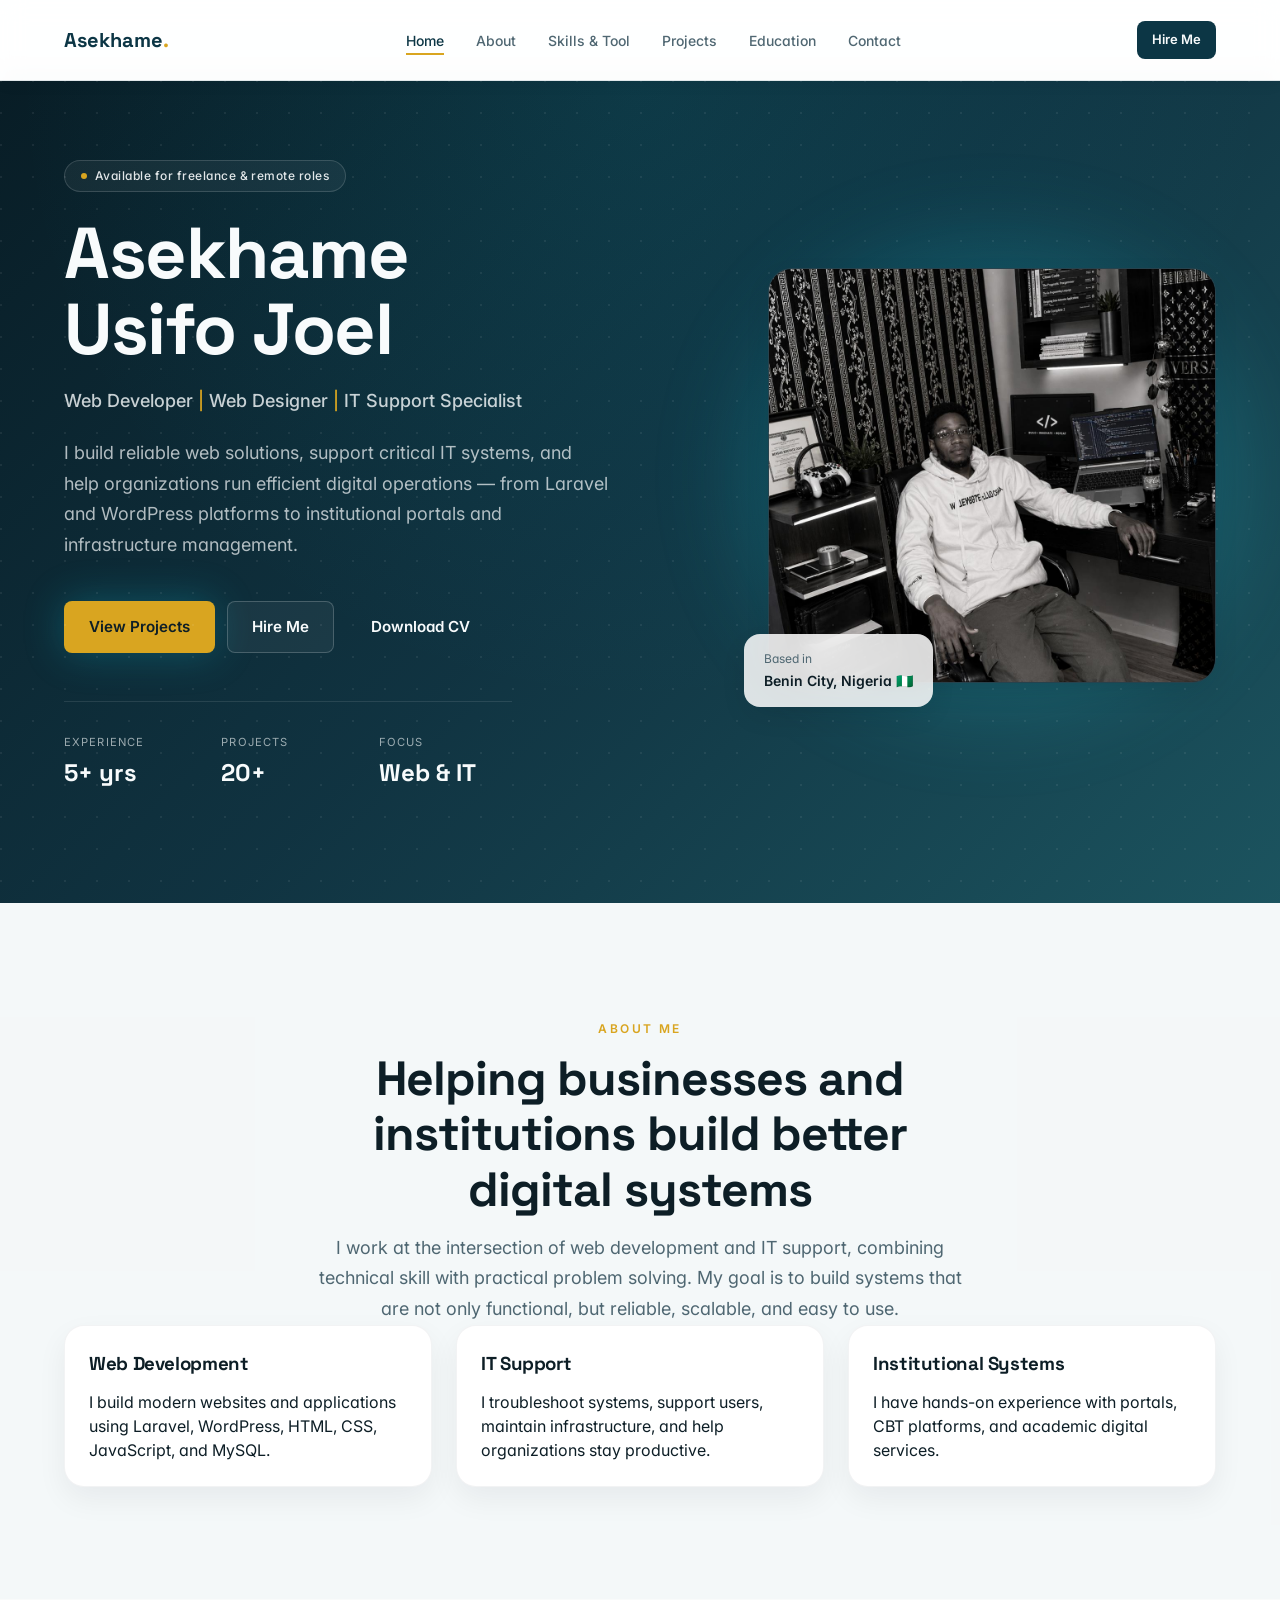
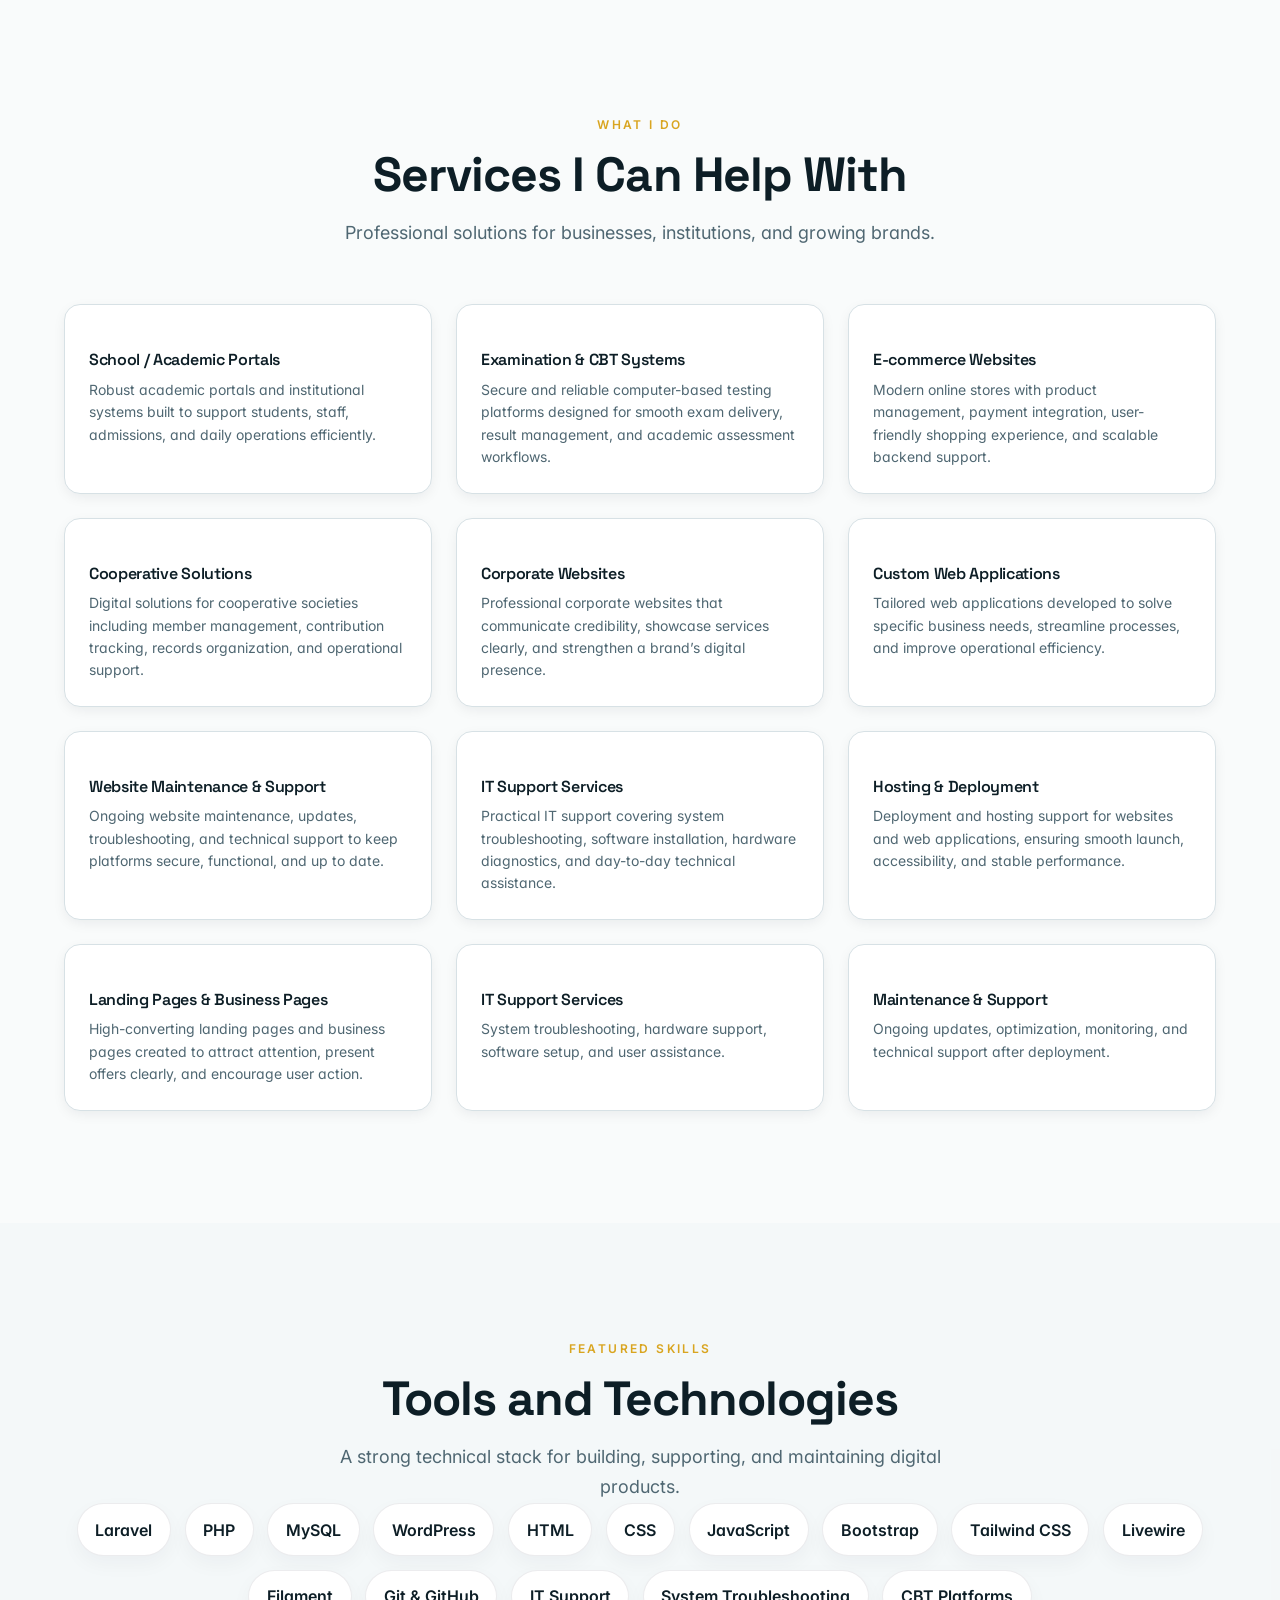
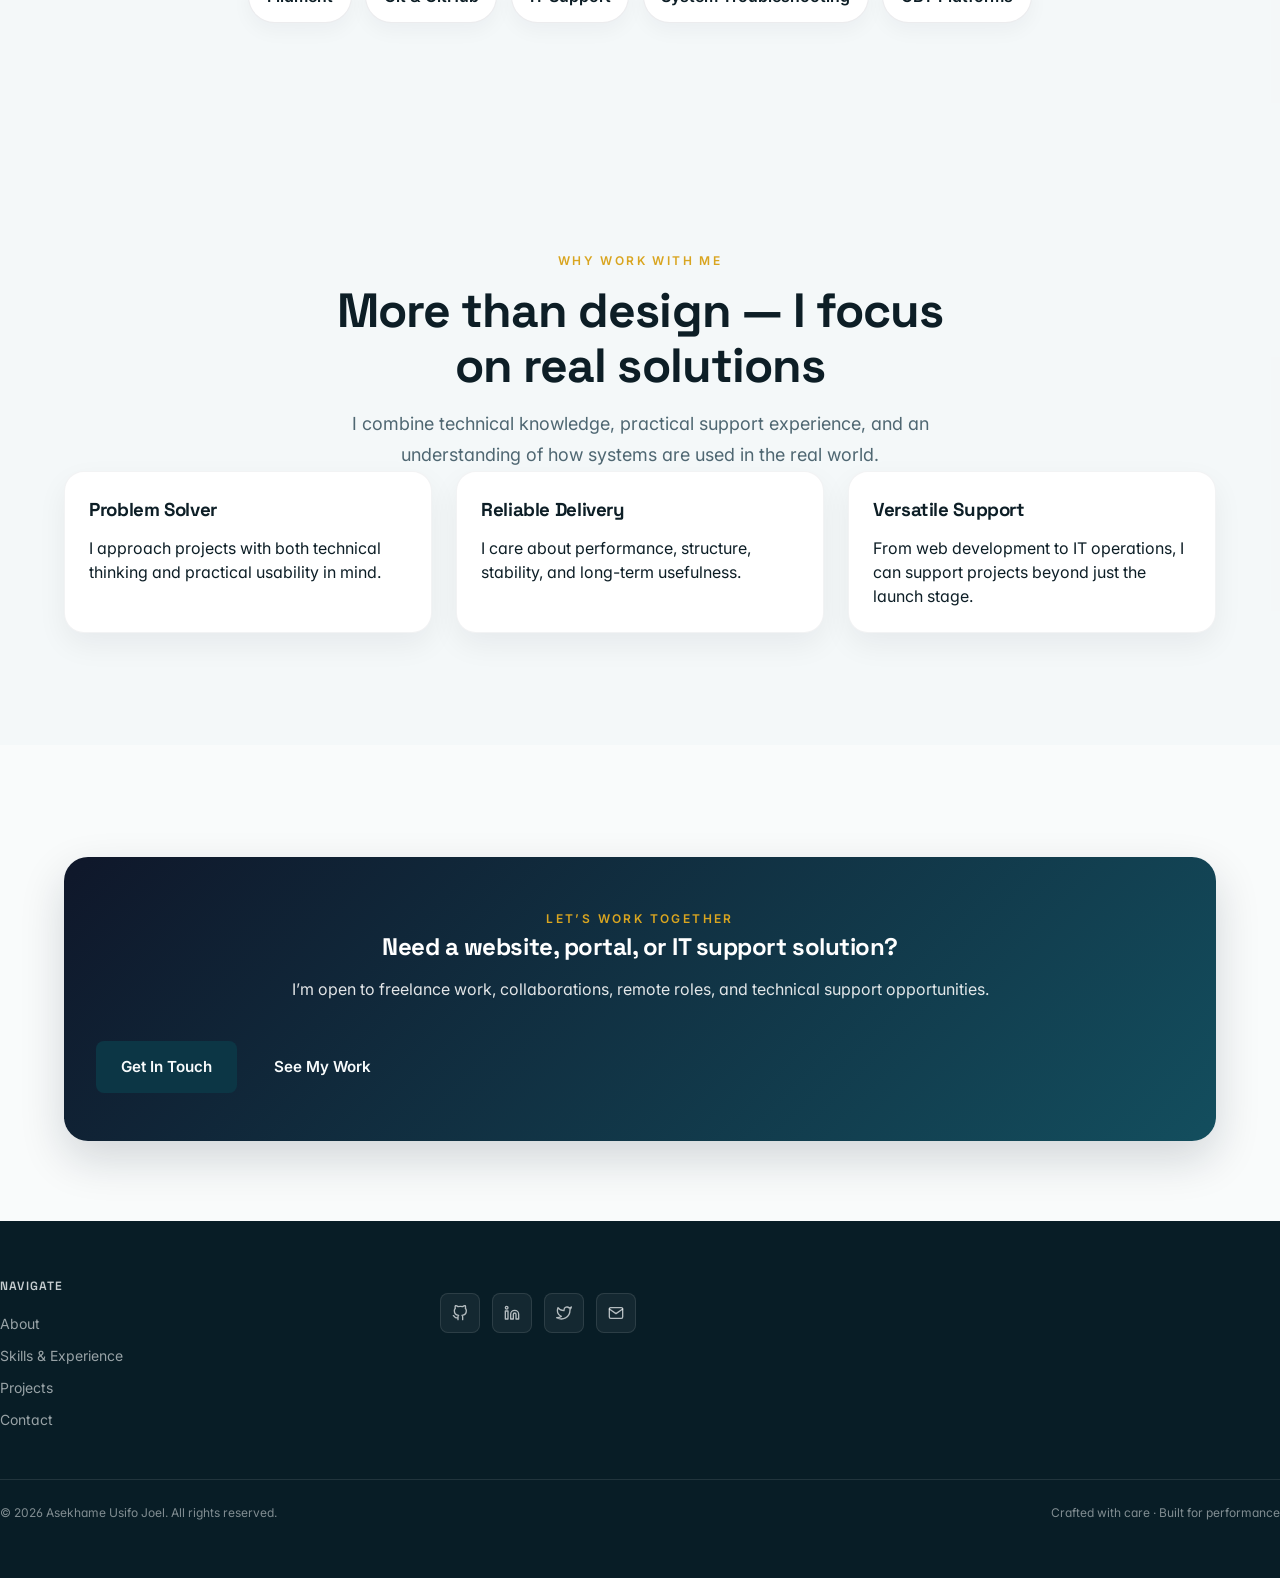
==== commit 819c06e7: "docs: rename Skills & Experience link to Skills & Tool in navigation menu" ====
--- a/index.html
+++ b/index.html
@@ -19,7 +19,7 @@
         <ul class="navbar__links">
           <li><a href="index.html" class="is-active">Home</a></li>
           <li><a href="about.html">About</a></li>
-          <li><a href="skills-experience.html">Skills & Experience</a></li>
+          <li><a href="skills-experience.html">Skills & Tool</a></li>
           <li><a href="projects.html">Projects</a></li>
           <li><a href="education.html">Education</a></li>
           <li><a href="contact.html">Contact</a></li>
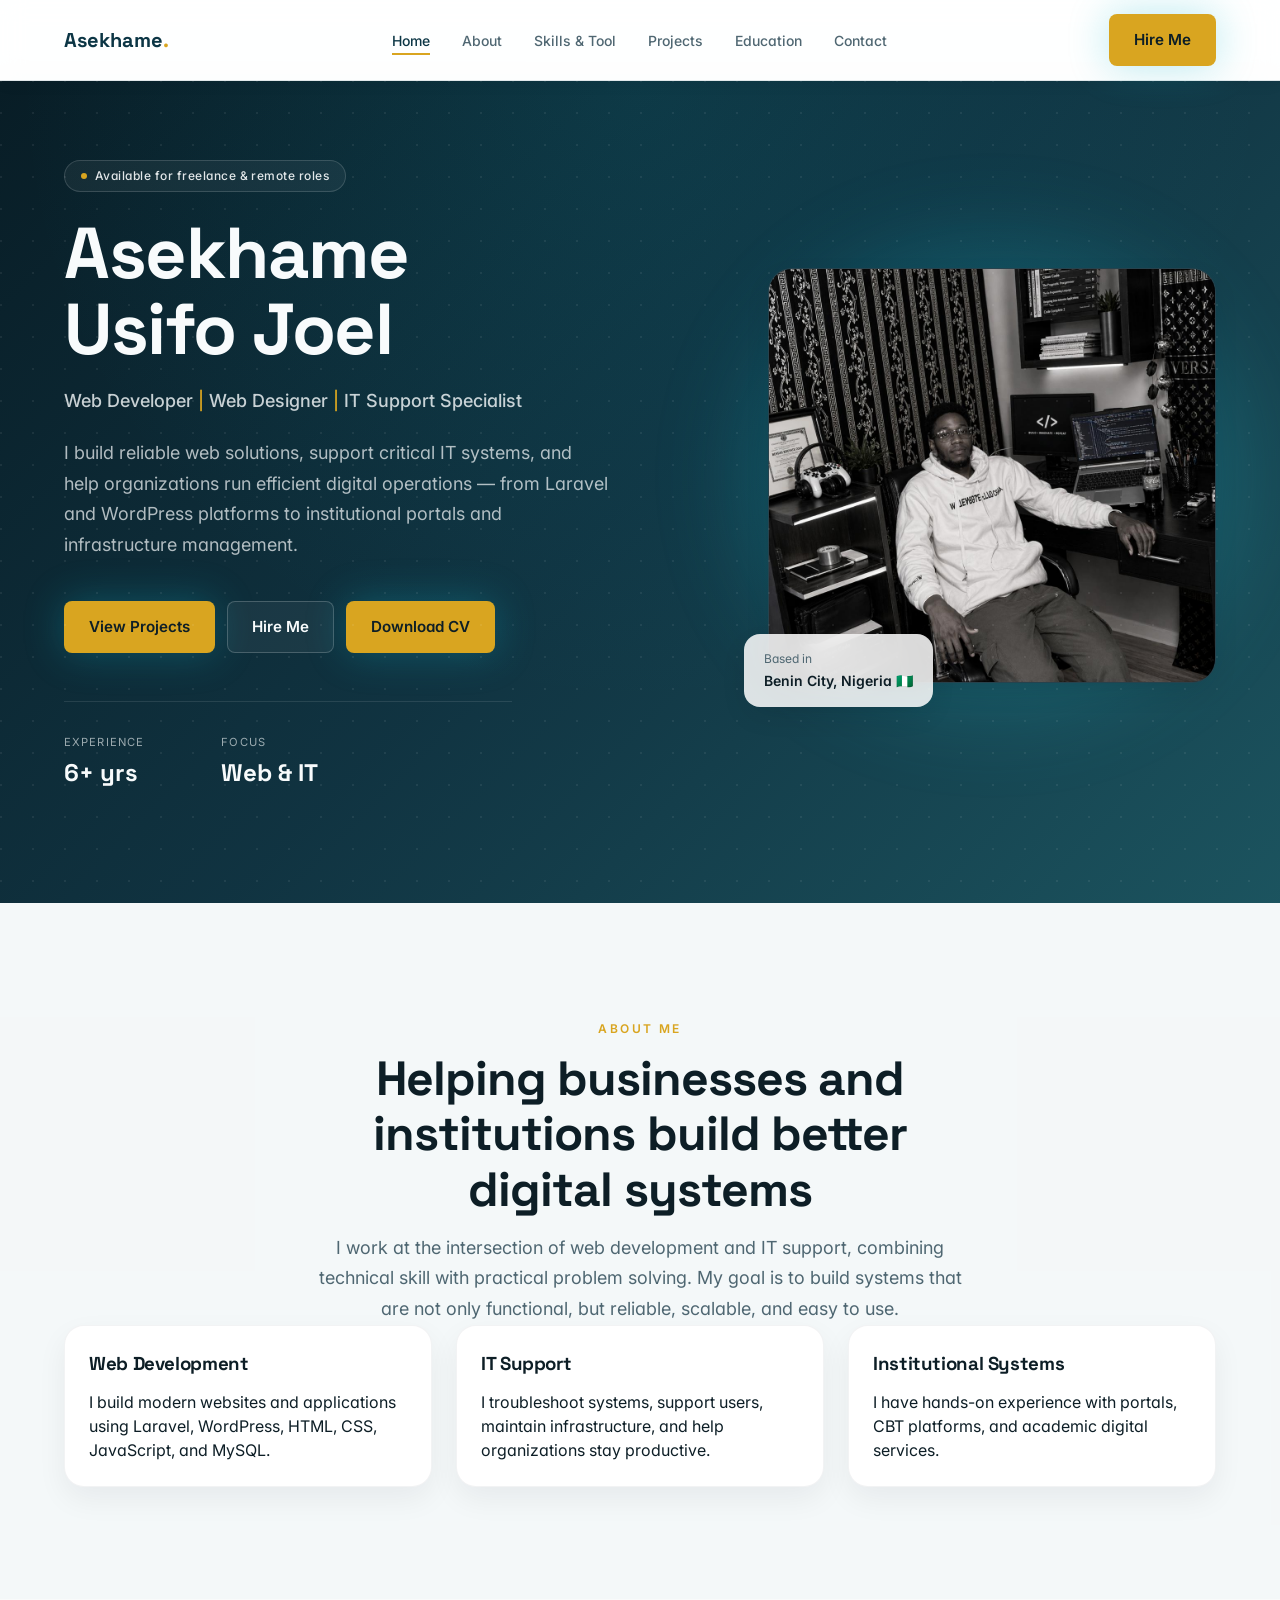
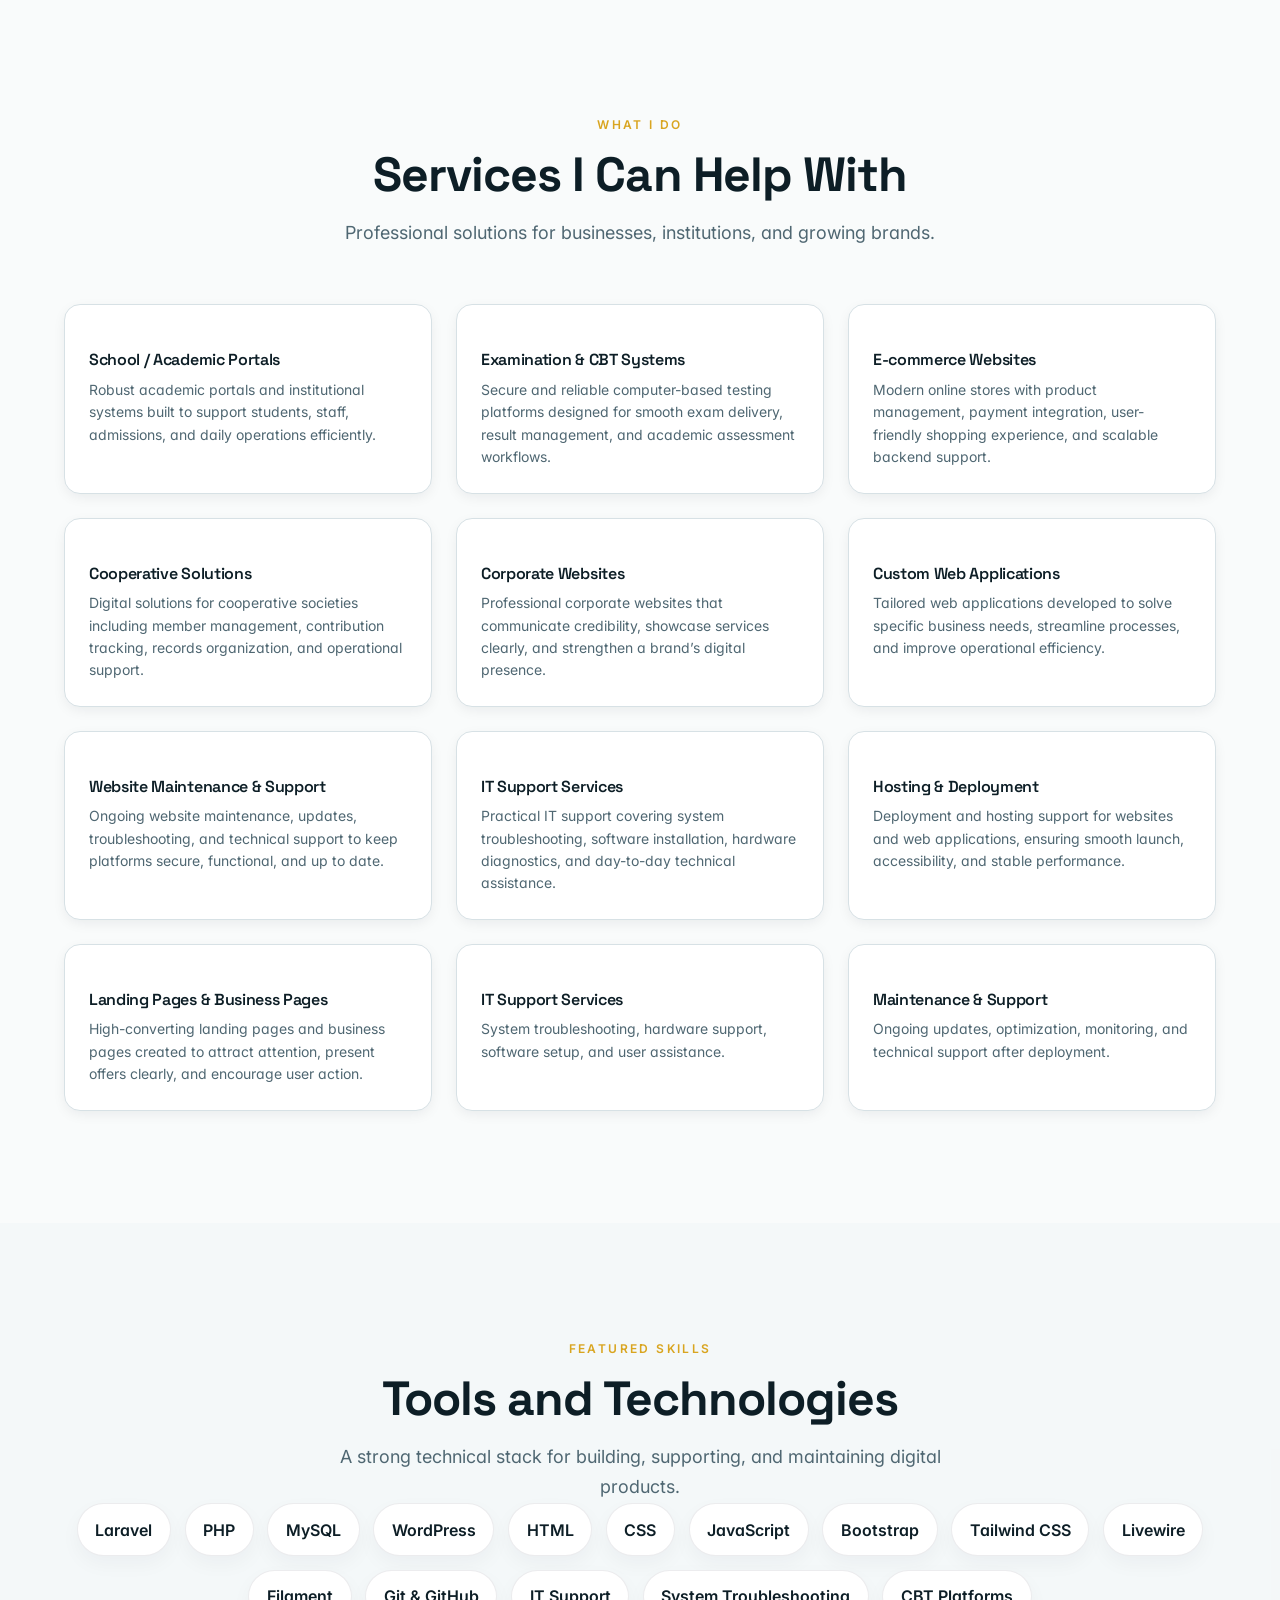
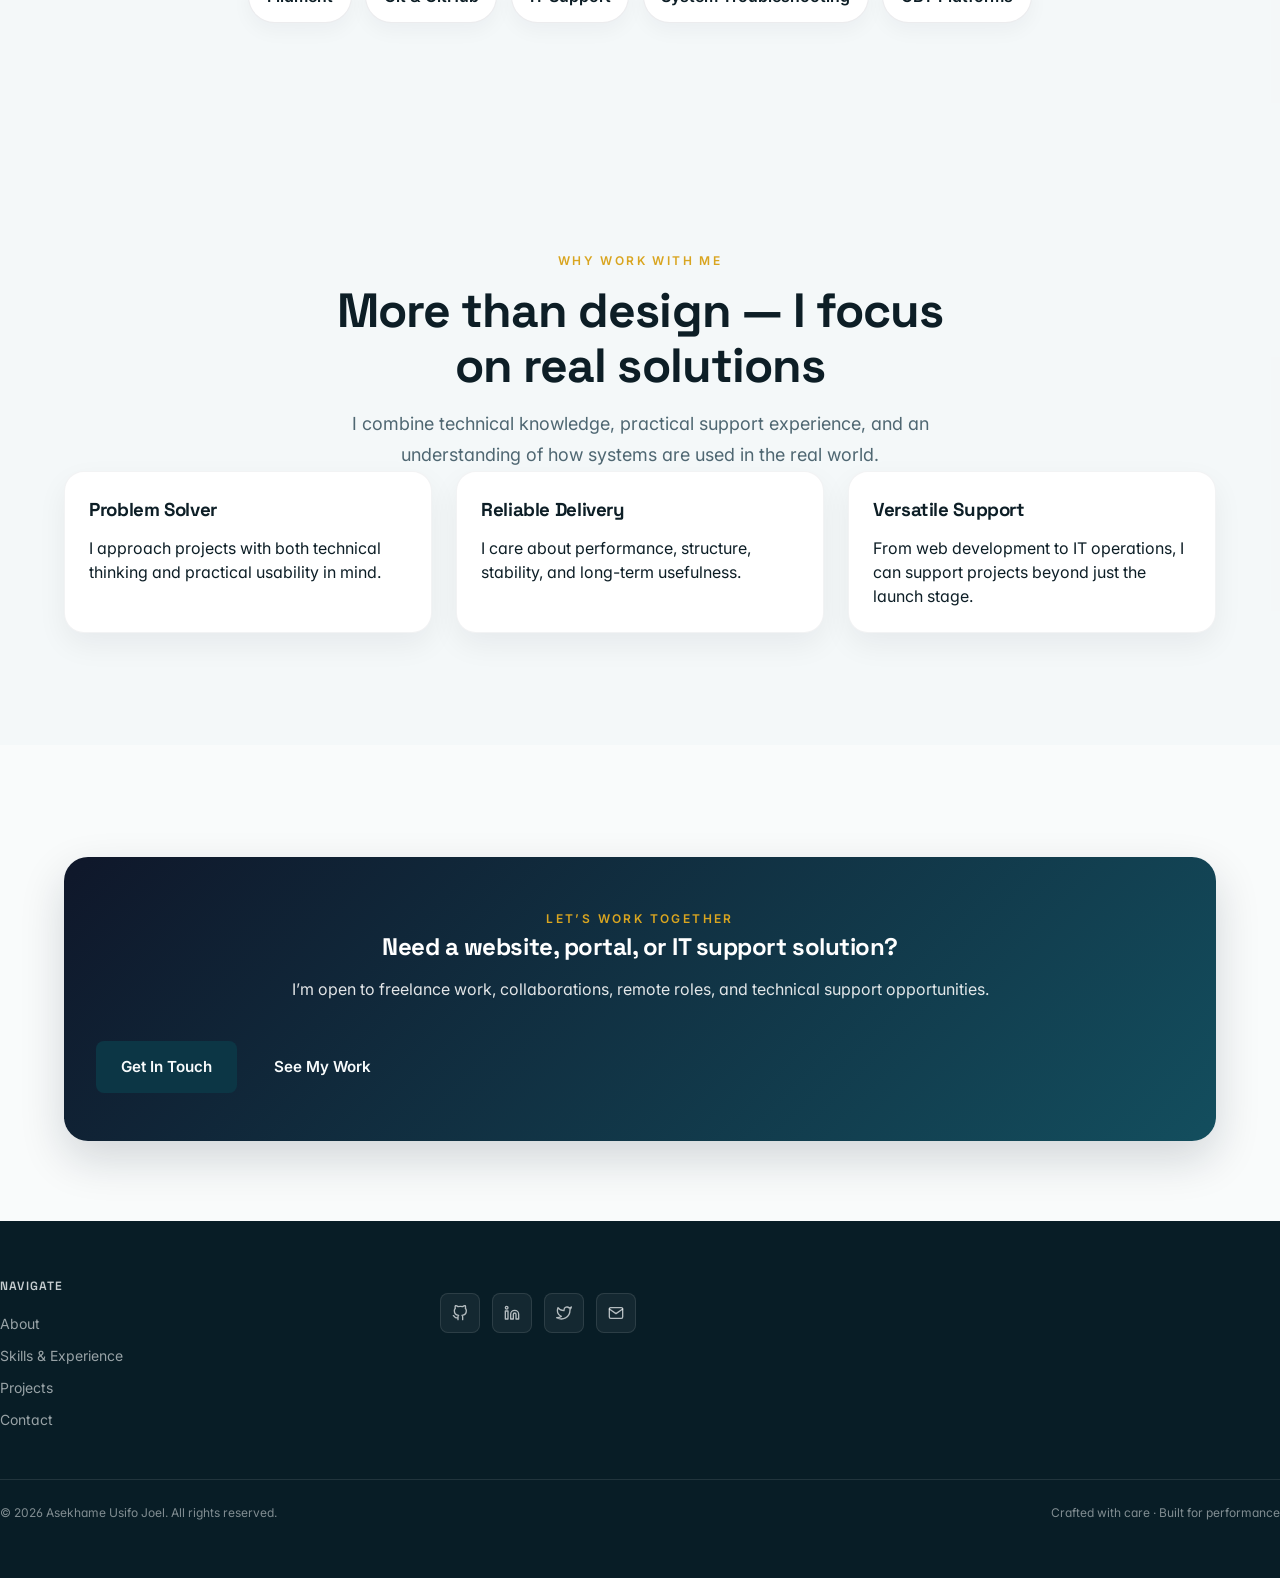
==== commit eb17dcb3: "Update" ====
--- a/index.html
+++ b/index.html
@@ -25,7 +25,7 @@
           <li><a href="contact.html">Contact</a></li>
         </ul>
       </nav>
-      <a href="contact.html" class="btn btn--primary btn--sm navbar__cta">Hire Me</a>
+      <a href="https://wa.me/+2348114556256" class="btn btn--accent btn--lg">Hire Me</a>
       <button class="navbar__toggle" data-nav-toggle aria-label="Toggle menu">
         <span data-icon-open><svg xmlns="http://www.w3.org/2000/svg" width="24" height="24" viewBox="0 0 24 24"
             fill="none" stroke="currentColor" stroke-width="2" stroke-linecap="round" stroke-linejoin="round">
@@ -51,7 +51,7 @@
           <li><a href="projects.html">Projects</a></li>
           <li><a href="education.html">Education</a></li>
           <li><a href="contact.html">Contact</a></li>
-          <li><a href="contact.html" class="btn btn--primary">Hire Me</a></li>
+          <li><a href="https://wa.me/+2348114556256" class="btn btn--primary">Hire Me</a></li>
         </ul>
       </div>
     </div>
@@ -73,17 +73,14 @@
           <div class="hero__cta">
             <a href="projects.html" class="btn btn--accent btn--lg">View Projects</a>
             <a href="contact.html" class="btn btn--outline btn--lg">Hire Me</a>
-            <a href="assets/files/my-cv.pdf" download class="btn btn--ghost btn--lg">Download CV</a>
+            <a href="assets/Asekhame_Joel_CV___.pdf" class="btn btn--accent btn--lg">Download CV</a>
+
           </div>
 
           <dl class="hero__stats">
             <div>
               <dt>Experience</dt>
-              <dd>5+ yrs</dd>
-            </div>
-            <div>
-              <dt>Projects</dt>
-              <dd>20+</dd>
+              <dd>6+ yrs</dd>
             </div>
             <div>
               <dt>Focus</dt>
@@ -299,7 +296,7 @@
           </ul>
         </div>
         <div class="footer__socials">
-          <a href="#" aria-label="GitHub">
+          <a href="https://github.com/Asekhame-Joel" aria-label="GitHub">
             <svg xmlns="http://www.w3.org/2000/svg" width="16" height="16" viewBox="0 0 24 24" fill="none"
               stroke="currentColor" stroke-width="2" stroke-linecap="round" stroke-linejoin="round">
               <path
@@ -307,7 +304,7 @@
             </svg>
           </a>
 
-          <a href="#" aria-label="LinkedIn">
+          <a href="https://www.linkedin.com/in/joel-asekhame-37140517a/" aria-label="LinkedIn">
             <svg xmlns="http://www.w3.org/2000/svg" width="16" height="16" viewBox="0 0 24 24" fill="none"
               stroke="currentColor" stroke-width="2" stroke-linecap="round" stroke-linejoin="round">
               <path d="M16 8a6 6 0 0 1 6 6v7h-4v-7a2 2 0 0 0-4 0v7h-4v-7a6 6 0 0 1 6-6z" />
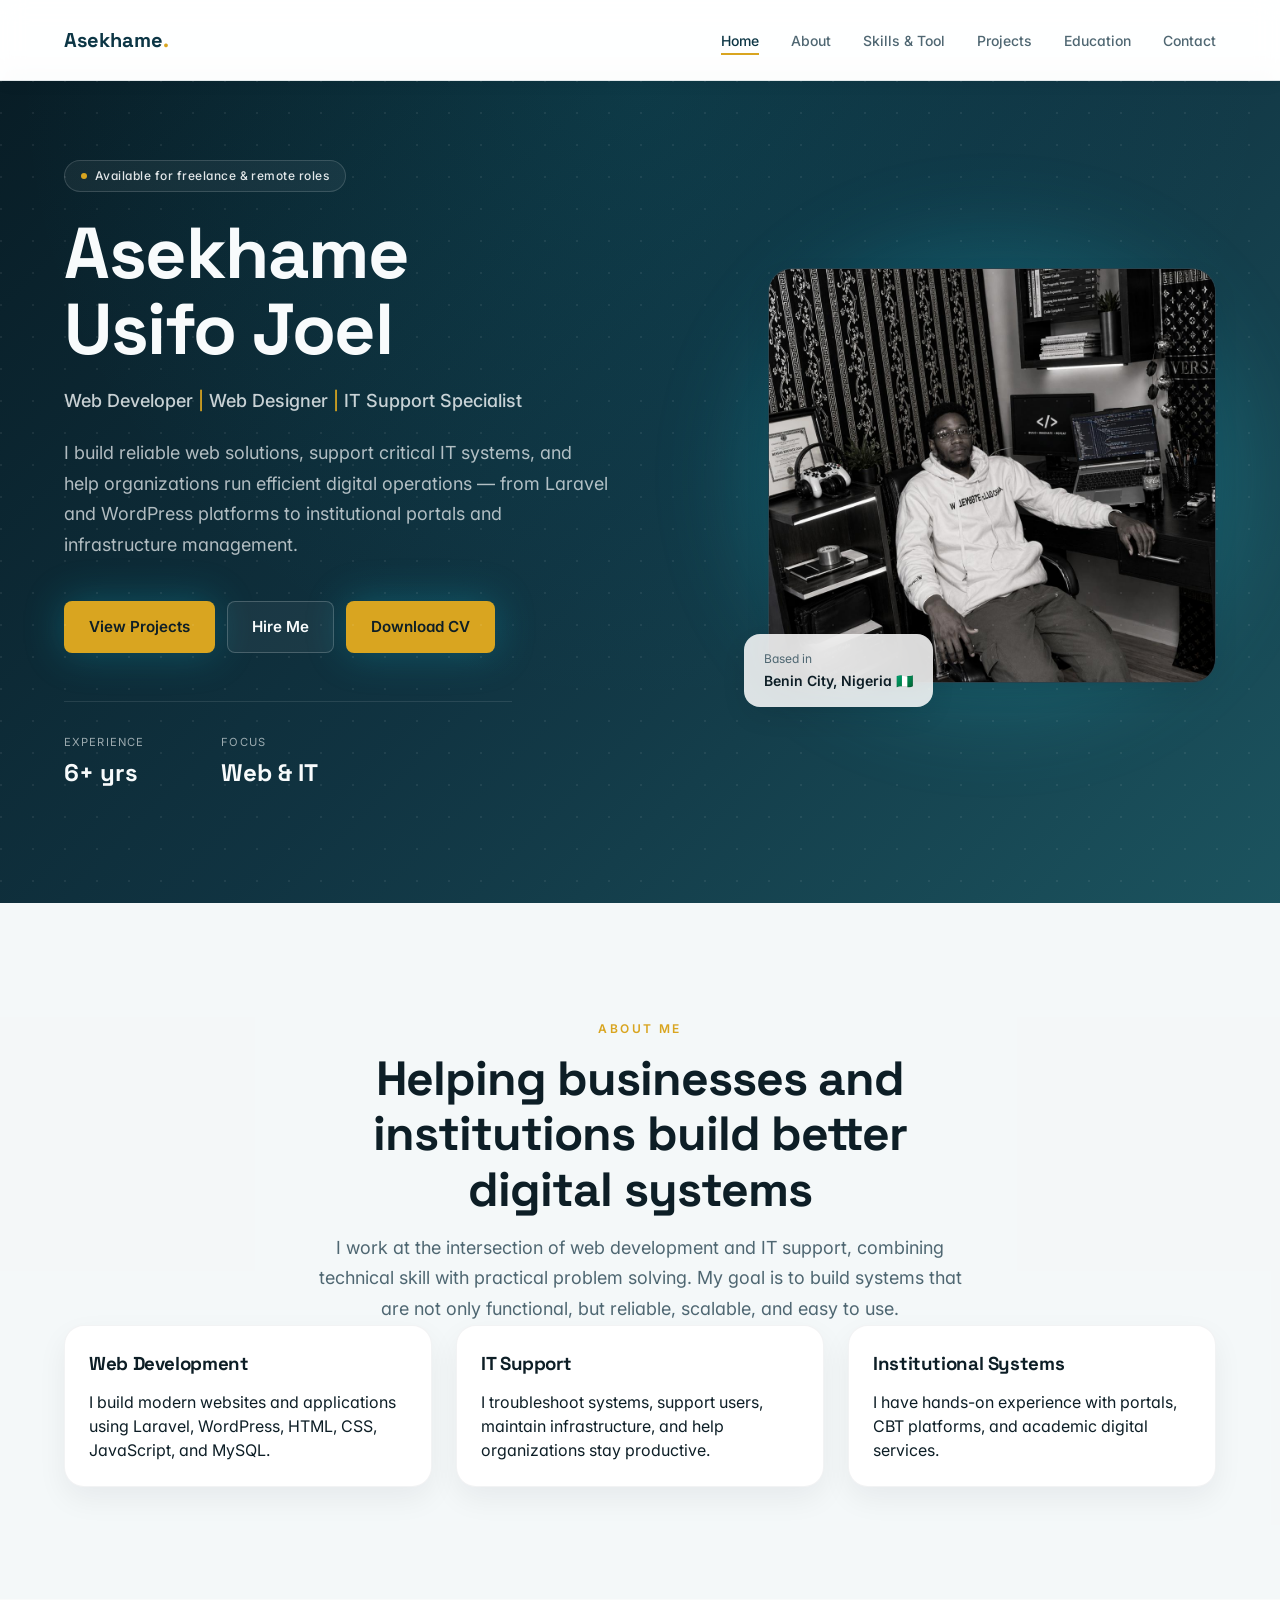
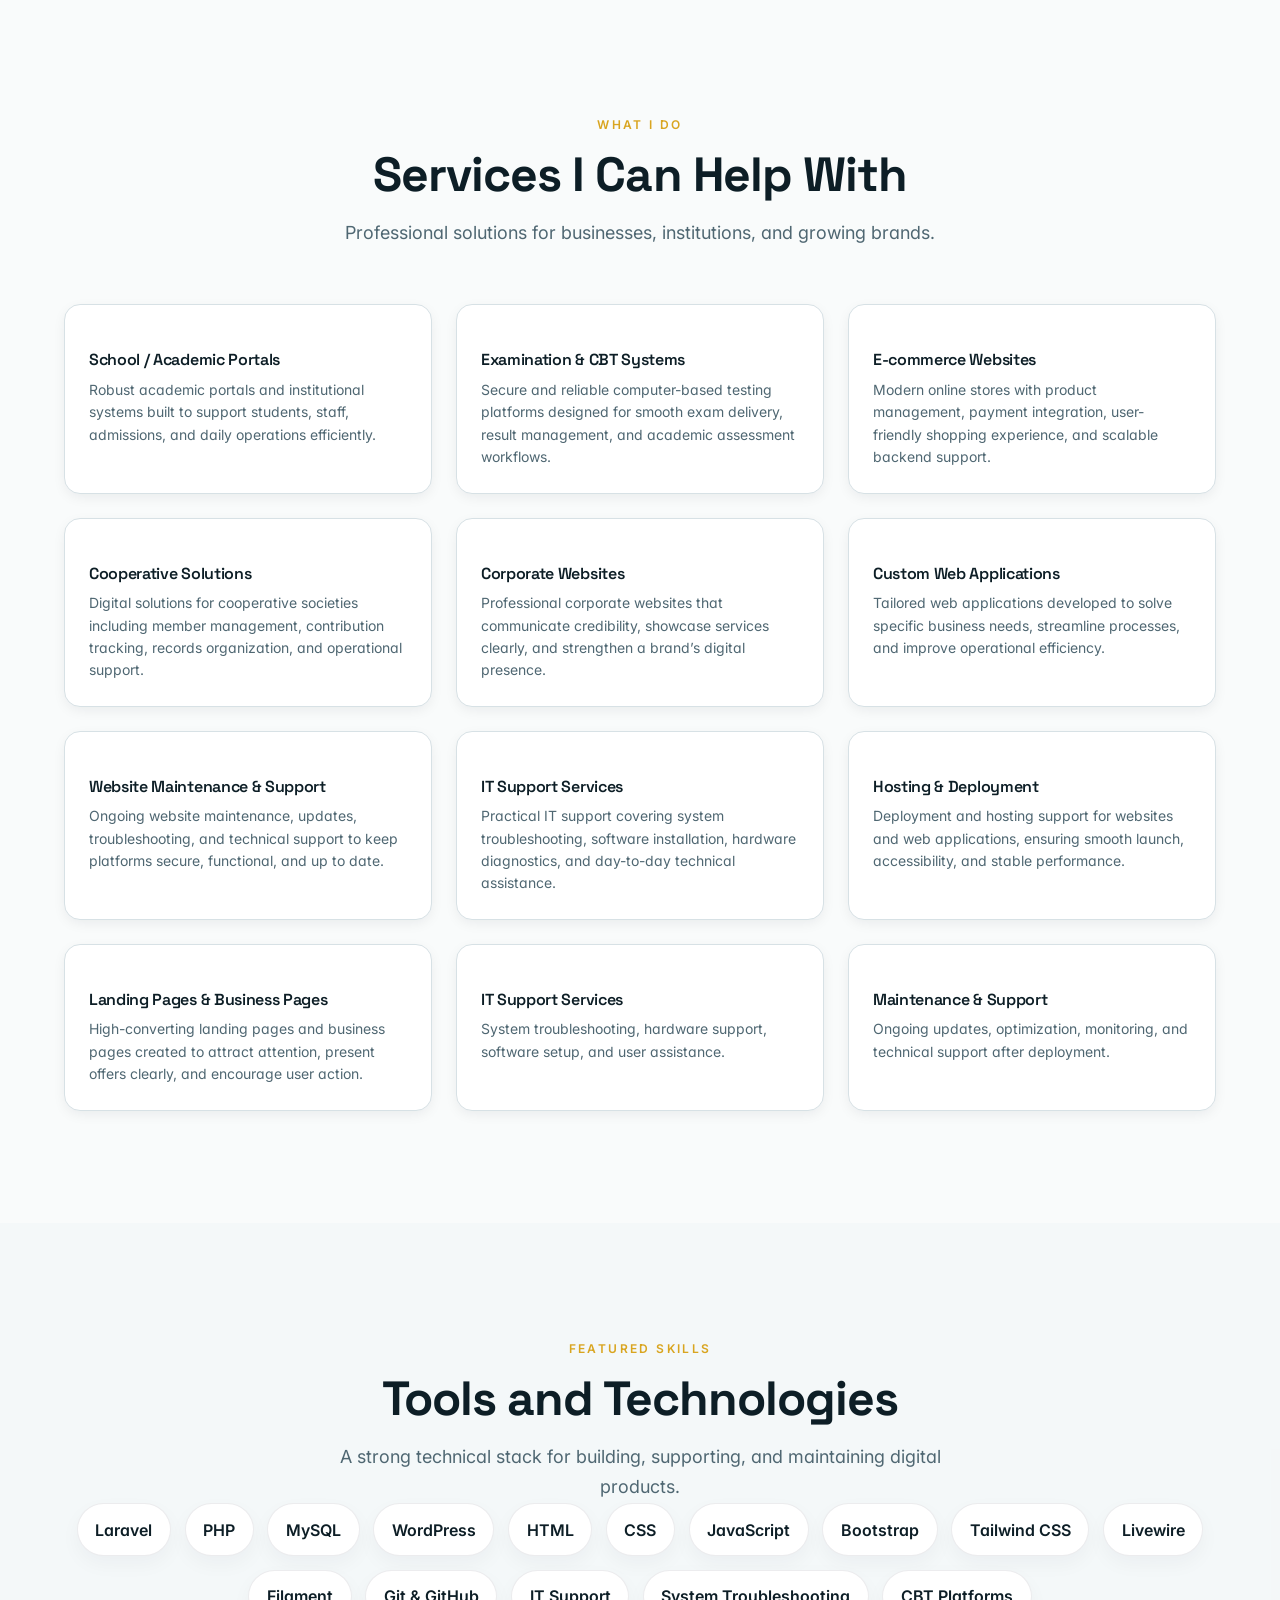
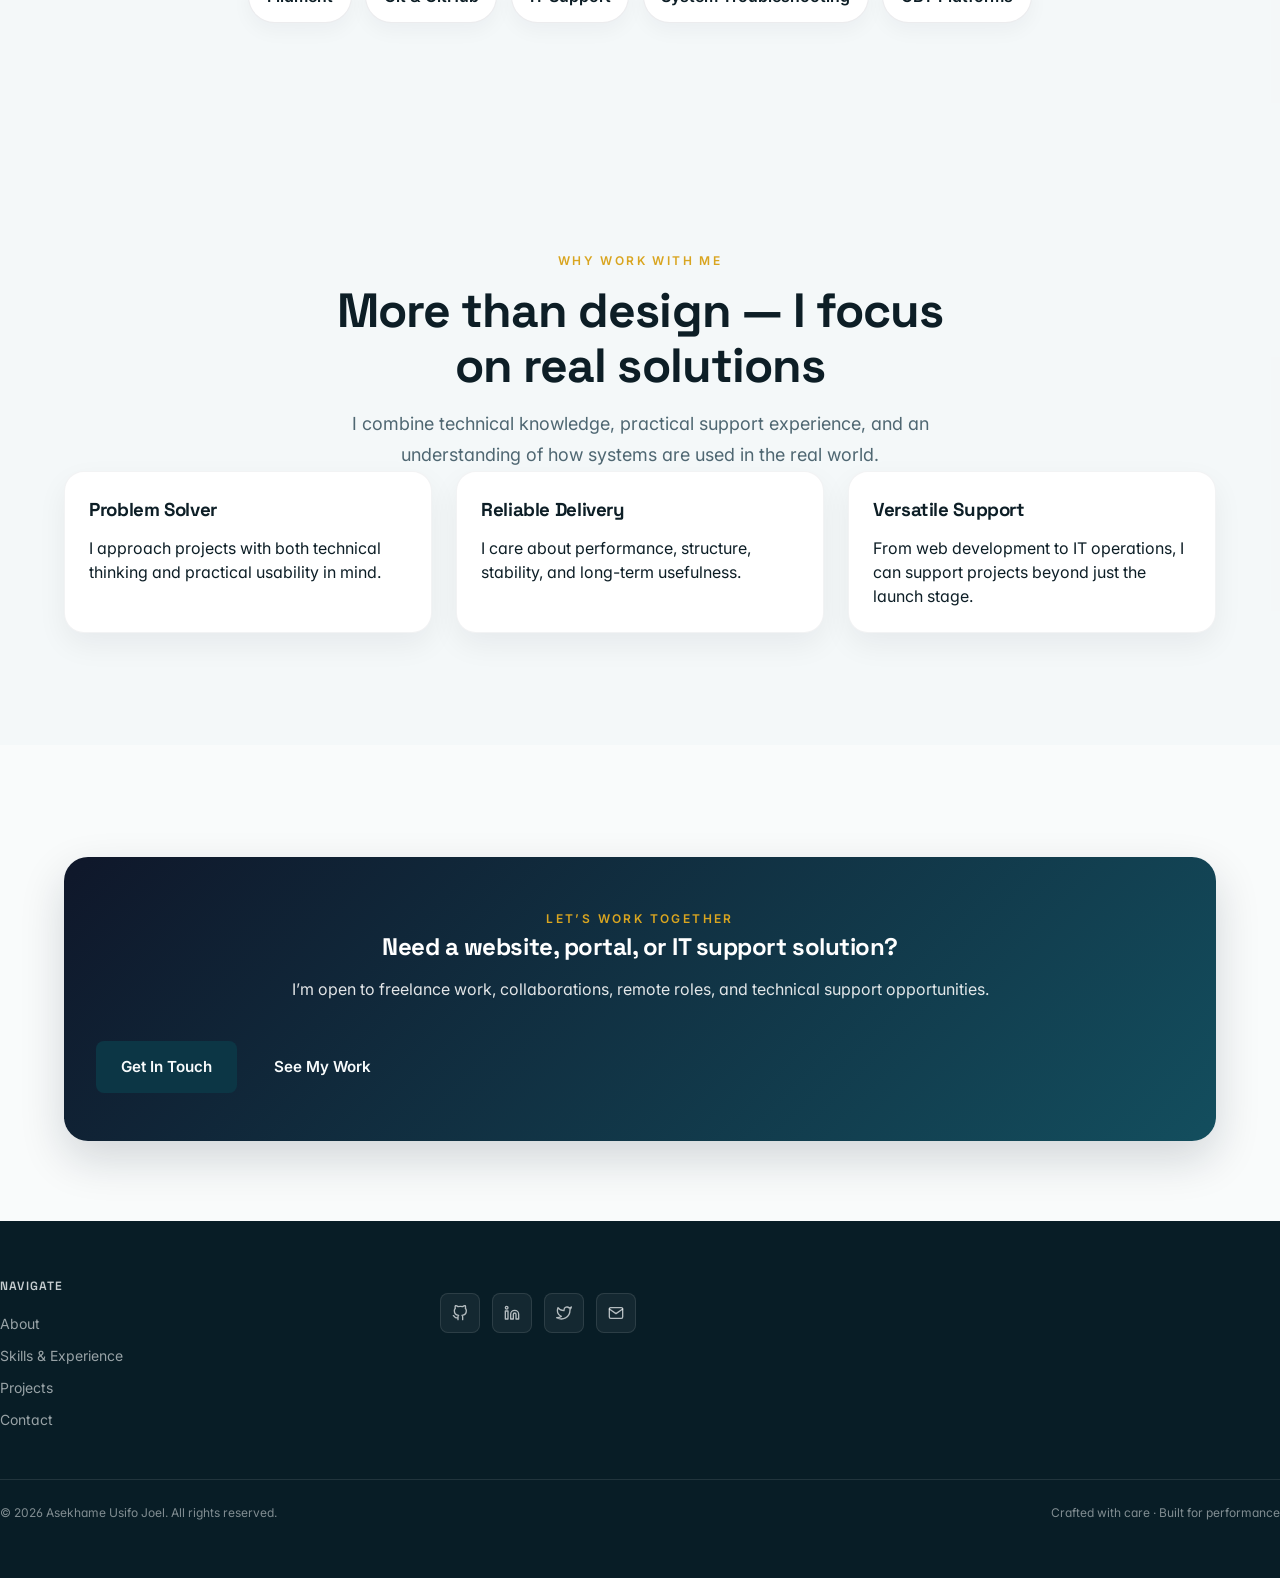
==== commit fb72bfc6: "update" ====
--- a/index.html
+++ b/index.html
@@ -25,7 +25,7 @@
           <li><a href="contact.html">Contact</a></li>
         </ul>
       </nav>
-      <a href="https://wa.me/+2348114556256" class="btn btn--accent btn--lg">Hire Me</a>
+      <!-- <a href="https://wa.me/+2348114556256" class="btn btn--accent btn--lg btn-mobile-right">Hire Me</a> -->
       <button class="navbar__toggle" data-nav-toggle aria-label="Toggle menu">
         <span data-icon-open><svg xmlns="http://www.w3.org/2000/svg" width="24" height="24" viewBox="0 0 24 24"
             fill="none" stroke="currentColor" stroke-width="2" stroke-linecap="round" stroke-linejoin="round">
@@ -51,7 +51,7 @@
           <li><a href="projects.html">Projects</a></li>
           <li><a href="education.html">Education</a></li>
           <li><a href="contact.html">Contact</a></li>
-          <li><a href="https://wa.me/+2348114556256" class="btn btn--primary">Hire Me</a></li>
+          <!-- <li><a href="https://wa.me/+2348114556256" class="btn btn--primary">Hire Me</a></li> -->
         </ul>
       </div>
     </div>
--- a/css/styles.css
+++ b/css/styles.css
@@ -688,6 +688,13 @@
 @media (min-width: 768px) {
   .hero__location {
     display: block;
+  }
+}
+@media (max-width: 768px) {
+  .btn-mobile-right {
+    margin-left: auto;
+    display: flex;
+    width: fit-content;
   }
 }
 
